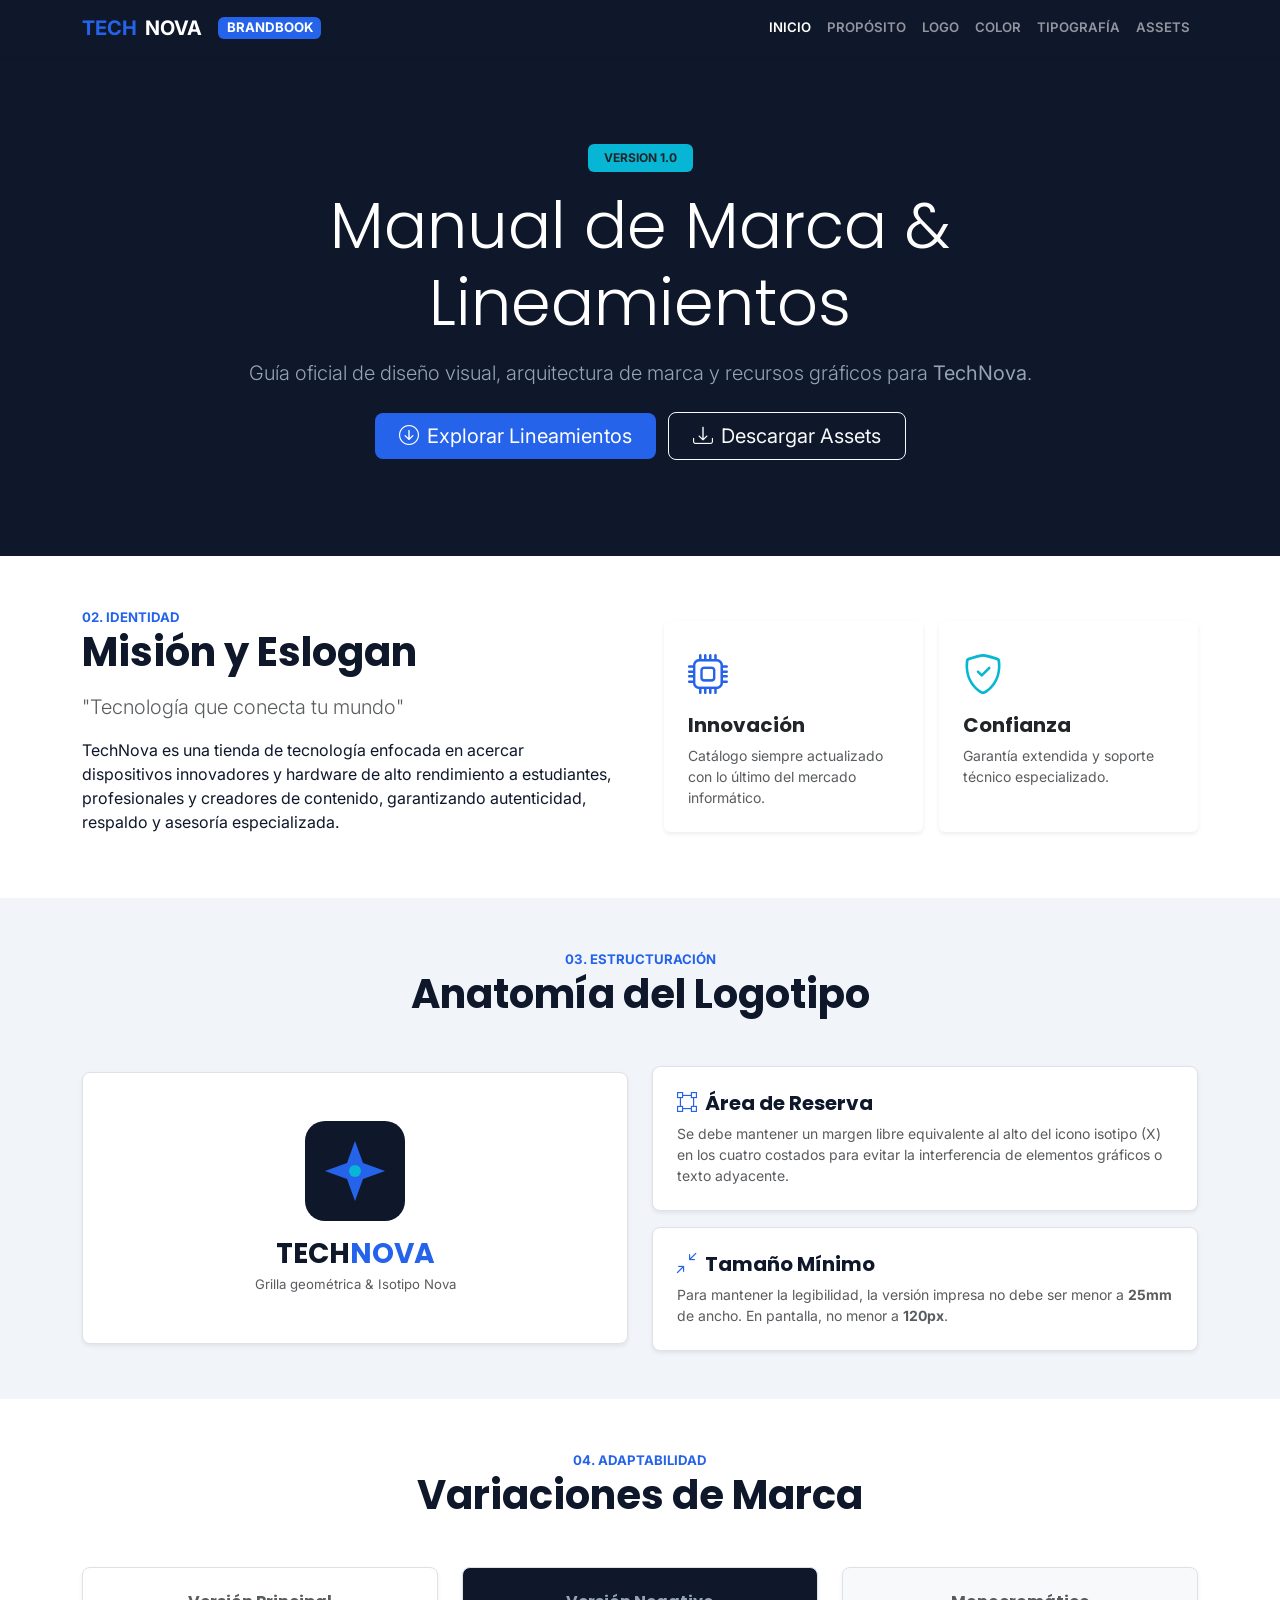
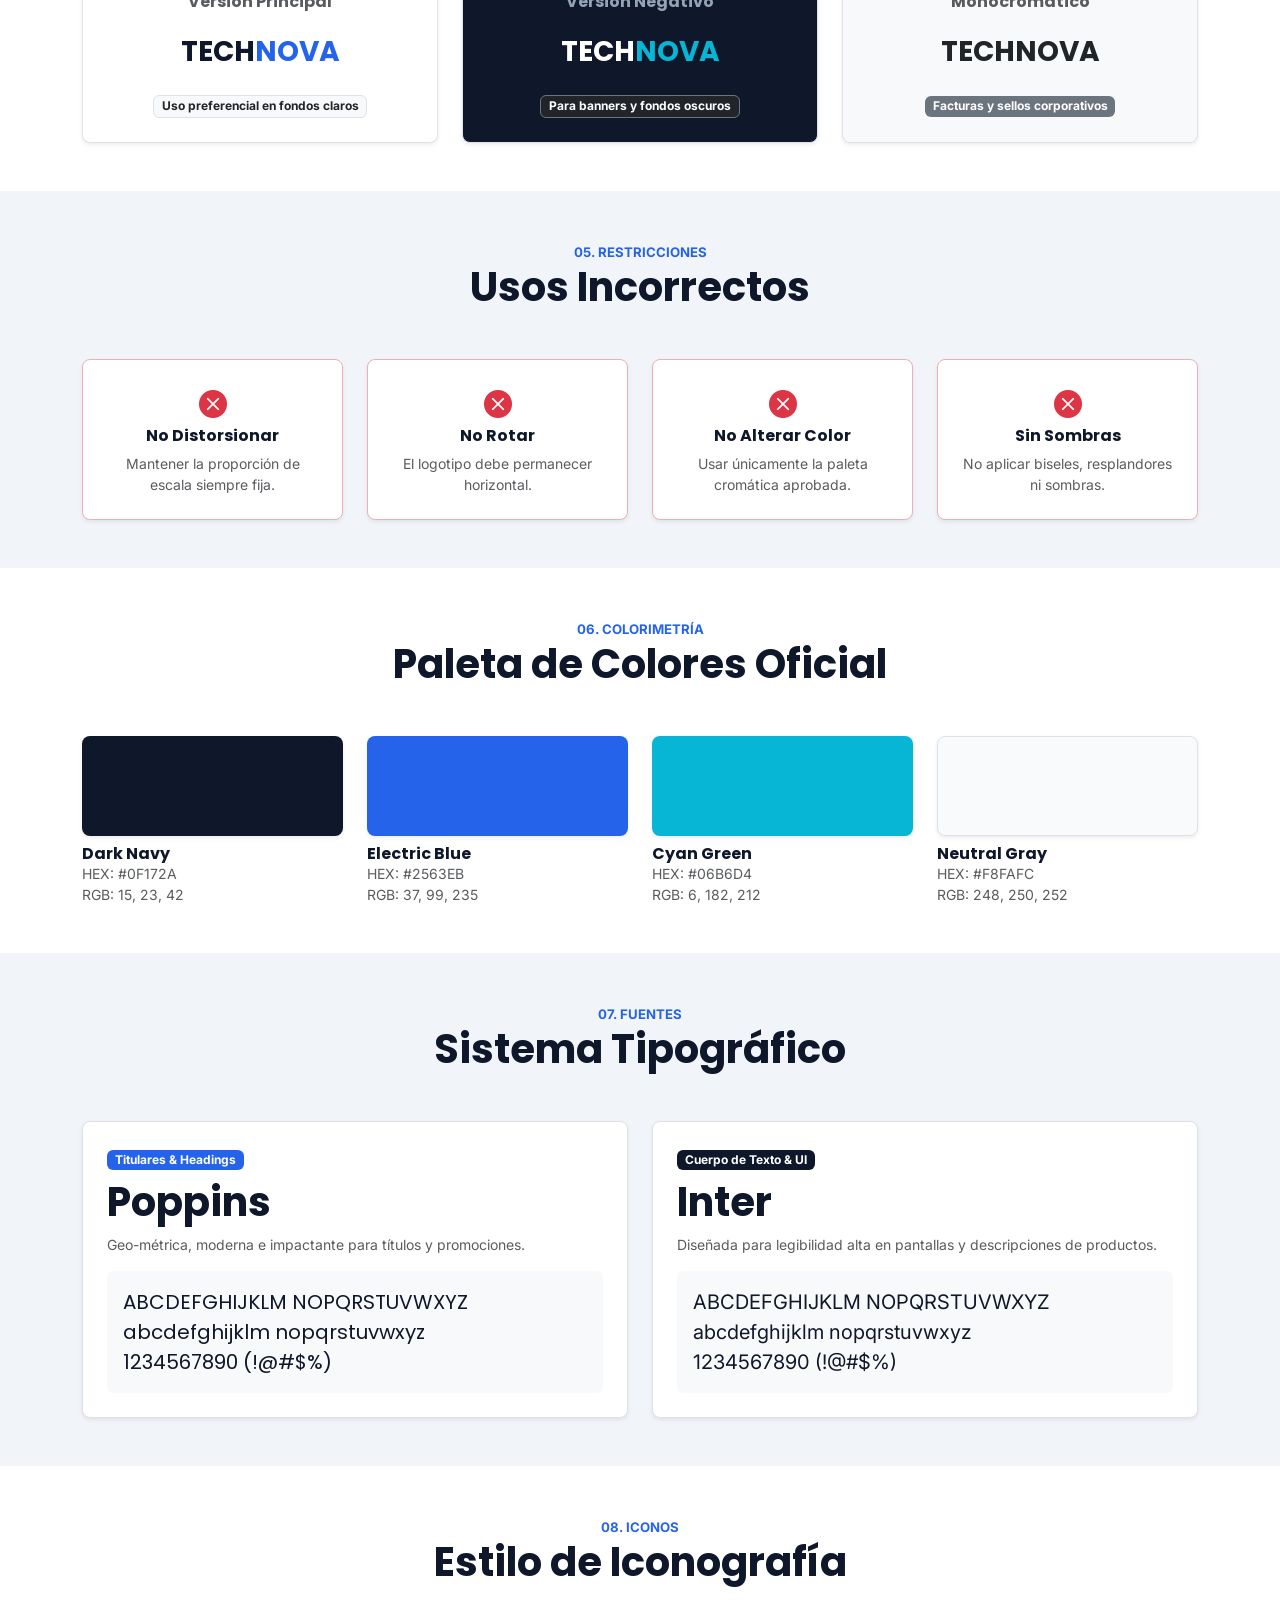
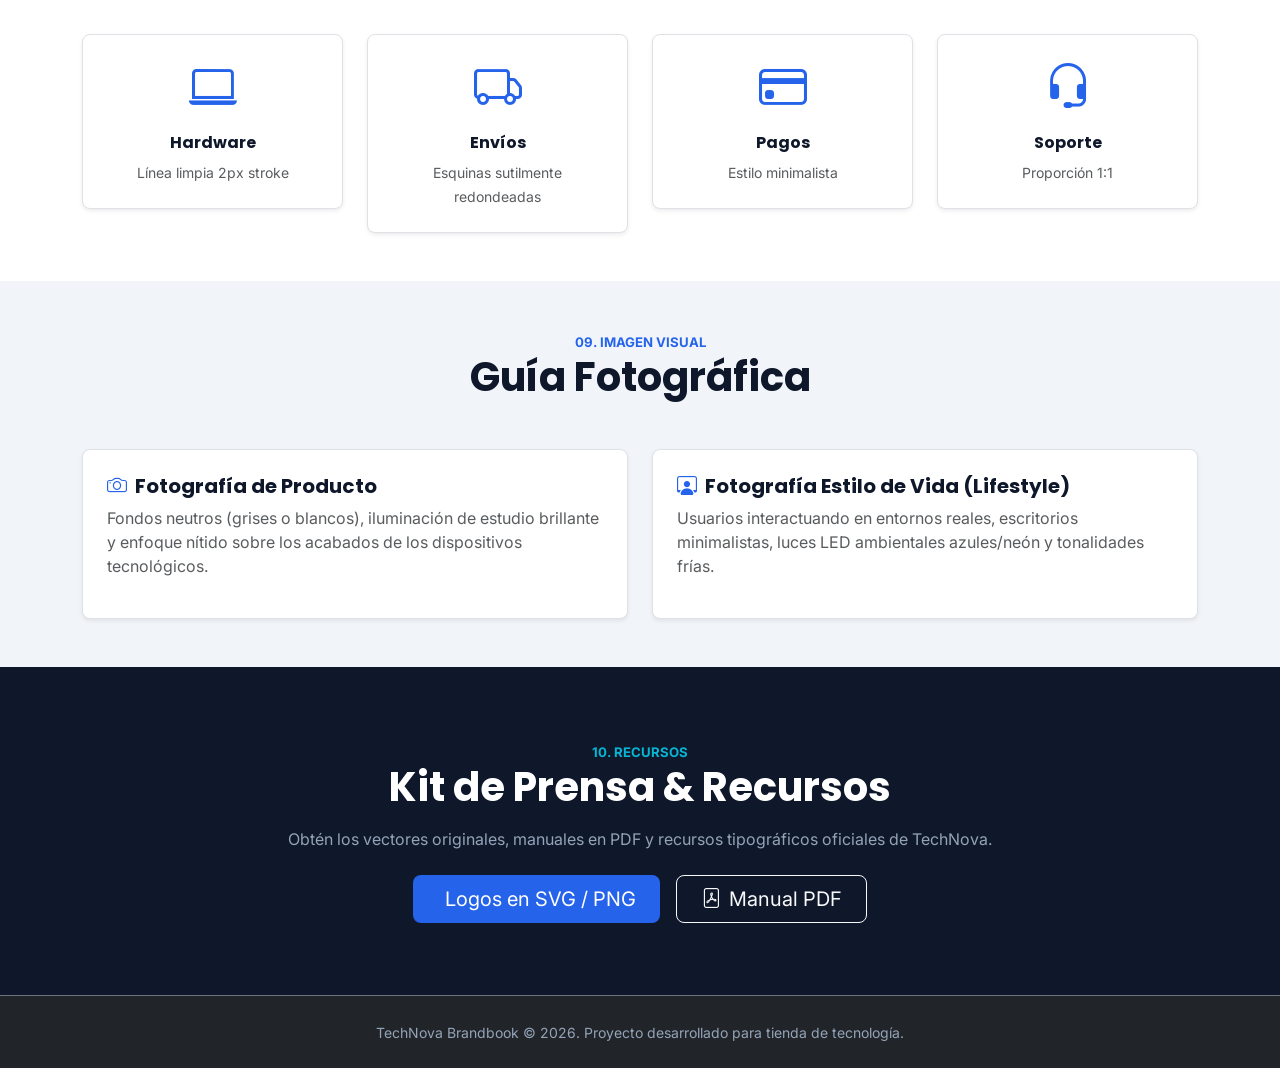
==== index.html @ 76dad5ca "Agregando archivos del Brandbook de TechNova" ====
<!DOCTYPE html>
<html lang="es">
<head>
  <meta charset="UTF-8">
  <meta name="viewport" content="width=device-width, initial-scale=1.0">
  <title>TechNova - Brand Guidelines & Manual de Marca</title>
  
  <!-- Favicon -->
  <link rel="icon" href="assets/favicon.ico" type="image/x-icon">
  
  <!-- Bootstrap 5 CSS CDN -->
  <link href="https://cdn.jsdelivr.net/npm/bootstrap@5.3.2/dist/css/bootstrap.min.css" rel="stylesheet">
  <!-- Bootstrap Icons -->
  <link rel="stylesheet" href="https://cdn.jsdelivr.net/npm/bootstrap-icons@1.11.1/font/bootstrap-icons.css">
  
  <!-- Google Fonts -->
  <link rel="preconnect" href="https://fonts.googleapis.com">
  <link rel="preconnect" href="https://fonts.gstatic.com" crossorigin>
  <link href="https://fonts.googleapis.com/css2?family=Inter:wght@300;400;500;600&family=Poppins:wght@600;700;800&display=swap" rel="stylesheet">
  
  <!-- Custom CSS -->
  <link rel="stylesheet" href="css/style.css">
</head>
<body data-bs-spy="scroll" data-bs-target="#navbar-brandbook" data-bs-offset="100">

  <!-- Navegación -->
  <nav id="navbar-brandbook" class="navbar navbar-expand-lg navbar-dark bg-navy fixed-top shadow-sm">
    <div class="container">
      <a class="navbar-brand d-flex align-items-center gap-2 fw-bold" href="#">
        <span class="text-electric">TECH</span><span class="text-white">NOVA</span>
        <span class="badge bg-electric fs-7 ms-2">BRANDBOOK</span>
      </a>
      <button class="navbar-toggler" type="button" data-bs-toggle="collapse" data-bs-target="#navbarNav">
        <span class="navbar-toggler-icon"></span>
      </button>
      <div class="collapse navbar-collapse" id="navbarNav">
        <ul class="navbar-nav ms-auto text-uppercase fs-7 fw-semibold">
          <li class="nav-item"><a class="nav-link" href="#hero">Inicio</a></li>
          <li class="nav-item"><a class="nav-link" href="#purpose">Propósito</a></li>
          <li class="nav-item"><a class="nav-link" href="#logotype">Logo</a></li>
          <li class="nav-item"><a class="nav-link" href="#colors">Color</a></li>
          <li class="nav-item"><a class="nav-link" href="#typography">Tipografía</a></li>
          <li class="nav-item"><a class="nav-link" href="#downloads">Assets</a></li>
        </ul>
      </div>
    </div>
  </nav>

  <!-- Content Padding for Fixed Nav -->
  <div class="pt-5"></div>

  <!-- 01. Hero Section -->
  <section id="hero" class="bg-navy text-white text-center py-5 position-relative overflow-hidden">
    <div class="container py-5">
      <div class="row justify-content-center">
        <div class="col-lg-9">
          <span class="badge bg-cyan text-dark fw-bold px-3 py-2 mb-3">VERSION 1.0</span>
          <h1 class="display-3 fw-extrabold mb-3">Manual de Marca & Lineamientos</h1>
          <p class="lead text-slate mb-4">Guía oficial de diseño visual, arquitectura de marca y recursos gráficos para <strong>TechNova</strong>.</p>
          <a href="#purpose" class="btn btn-electric btn-lg px-4 me-2"><i class="bi bi-arrow-down-circle me-2"></i>Explorar Lineamientos</a>
          <a href="#downloads" class="btn btn-outline-light btn-lg px-4"><i class="bi bi-download me-2"></i>Descargar Assets</a>
        </div>
      </div>
    </div>
  </section>

  <!-- 02. Propósito y Valores -->
  <section id="purpose" class="py-5 container">
    <div class="row align-items-center g-5">
      <div class="col-lg-6">
        <span class="text-electric fw-bold text-uppercase fs-7">02. Identidad</span>
        <h2 class="display-6 fw-bold mb-3">Misión y Eslogan</h2>
        <p class="text-muted lead">"Tecnología que conecta tu mundo"</p>
        <p>TechNova es una tienda de tecnología enfocada en acercar dispositivos innovadores y hardware de alto rendimiento a estudiantes, profesionales y creadores de contenido, garantizando autenticidad, respaldo y asesoría especializada.</p>
      </div>
      <div class="col-lg-6">
        <div class="row g-3">
          <div class="col-6">
            <div class="card card-custom p-4 border-0 bg-white shadow-sm h-100">
              <i class="bi bi-cpu fs-1 text-electric mb-2"></i>
              <h5 class="fw-bold">Innovación</h5>
              <p class="small text-muted mb-0">Catálogo siempre actualizado con lo último del mercado informático.</p>
            </div>
          </div>
          <div class="col-6">
            <div class="card card-custom p-4 border-0 bg-white shadow-sm h-100">
              <i class="bi bi-shield-check fs-1 text-cyan mb-2"></i>
              <h5 class="fw-bold">Confianza</h5>
              <p class="small text-muted mb-0">Garantía extendida y soporte técnico especializado.</p>
            </div>
          </div>
        </div>
      </div>
    </div>
  </section>

  <!-- 03. Logotipo y Construcción -->
  <section id="logotype" class="py-5 bg-light-section">
    <div class="container">
      <div class="text-center mb-5">
        <span class="text-electric fw-bold text-uppercase fs-7">03. Estructuración</span>
        <h2 class="display-6 fw-bold">Anatomía del Logotipo</h2>
      </div>
      <div class="row g-4 align-items-center">
        <div class="col-lg-6">
          <div class="p-5 bg-white rounded-3 shadow-sm text-center border">
            <!-- Icono SVG embebido -->
            <svg width="100" height="100" viewBox="0 0 100 100" fill="none" class="mb-3">
              <rect width="100" height="100" rx="20" fill="#0F172A"/>
              <path d="M50 20L58 42L80 50L58 58L50 80L42 58L20 50L42 42L50 20Z" fill="#2563EB"/>
              <circle cx="50" cy="50" r="6" fill="#06B6D4"/>
            </svg>
            <h3 class="fw-bold text-navy mb-0">TECH<span class="text-electric">NOVA</span></h3>
            <span class="text-muted fs-7">Grilla geométrica & Isotipo Nova</span>
          </div>
        </div>
        <div class="col-lg-6">
          <div class="p-4 bg-white rounded-3 border shadow-sm mb-3">
            <h5 class="fw-bold"><i class="bi bi-bounding-box me-2 text-electric"></i>Área de Reserva</h5>
            <p class="small text-muted mb-0">Se debe mantener un margen libre equivalente al alto del icono isotipo (X) en los cuatro costados para evitar la interferencia de elementos gráficos o texto adyacente.</p>
          </div>
          <div class="p-4 bg-white rounded-3 border shadow-sm">
            <h5 class="fw-bold"><i class="bi bi-arrows-angle-contract me-2 text-electric"></i>Tamaño Mínimo</h5>
            <p class="small text-muted mb-0">Para mantener la legibilidad, la versión impresa no debe ser menor a <strong>25mm</strong> de ancho. En pantalla, no menor a <strong>120px</strong>.</p>
          </div>
        </div>
      </div>
    </div>
  </section>

  <!-- 04. Variaciones del Logo -->
  <section id="variations" class="py-5 container">
    <div class="text-center mb-5">
      <span class="text-electric fw-bold text-uppercase fs-7">04. Adaptabilidad</span>
      <h2 class="display-6 fw-bold">Variaciones de Marca</h2>
    </div>
    <div class="row g-4 text-center">
      <div class="col-md-4">
        <div class="p-4 border rounded-3 bg-white shadow-sm h-100">
          <h6 class="fw-bold text-muted mb-4">Versión Principal</h6>
          <h3 class="fw-bold text-navy my-4">TECH<span class="text-electric">NOVA</span></h3>
          <span class="badge bg-light text-dark border">Uso preferencial en fondos claros</span>
        </div>
      </div>
      <div class="col-md-4">
        <div class="p-4 border rounded-3 bg-navy text-white shadow-sm h-100">
          <h6 class="fw-bold text-slate mb-4">Versión Negativo</h6>
          <h3 class="fw-bold text-white my-4">TECH<span class="text-cyan">NOVA</span></h3>
          <span class="badge bg-dark text-white border border-secondary">Para banners y fondos oscuros</span>
        </div>
      </div>
      <div class="col-md-4">
        <div class="p-4 border rounded-3 bg-light shadow-sm h-100">
          <h6 class="fw-bold text-muted mb-4">Monocromático</h6>
          <h3 class="fw-bold text-dark my-4">TECHNOVA</h3>
          <span class="badge bg-secondary text-white">Facturas y sellos corporativos</span>
        </div>
      </div>
    </div>
  </section>

  <!-- 05. Usos Incorrectos -->
  <section id="incorrect-uses" class="py-5 bg-light-section">
    <div class="container">
      <div class="text-center mb-5">
        <span class="text-electric fw-bold text-uppercase fs-7">05. Restricciones</span>
        <h2 class="display-6 fw-bold">Usos Incorrectos</h2>
      </div>
      <div class="row g-4">
        <div class="col-md-3 col-6">
          <div class="p-4 border border-danger-subtle rounded-3 bg-white text-center shadow-sm">
            <i class="bi bi-x-circle-fill text-danger fs-3 mb-2"></i>
            <h6 class="fw-bold">No Distorsionar</h6>
            <small class="text-muted d-block">Mantener la proporción de escala siempre fija.</small>
          </div>
        </div>
        <div class="col-md-3 col-6">
          <div class="p-4 border border-danger-subtle rounded-3 bg-white text-center shadow-sm">
            <i class="bi bi-x-circle-fill text-danger fs-3 mb-2"></i>
            <h6 class="fw-bold">No Rotar</h6>
            <small class="text-muted d-block">El logotipo debe permanecer horizontal.</small>
          </div>
        </div>
        <div class="col-md-3 col-6">
          <div class="p-4 border border-danger-subtle rounded-3 bg-white text-center shadow-sm">
            <i class="bi bi-x-circle-fill text-danger fs-3 mb-2"></i>
            <h6 class="fw-bold">No Alterar Color</h6>
            <small class="text-muted d-block">Usar únicamente la paleta cromática aprobada.</small>
          </div>
        </div>
        <div class="col-md-3 col-6">
          <div class="p-4 border border-danger-subtle rounded-3 bg-white text-center shadow-sm">
            <i class="bi bi-x-circle-fill text-danger fs-3 mb-2"></i>
            <h6 class="fw-bold">Sin Sombras</h6>
            <small class="text-muted d-block">No aplicar biseles, resplandores ni sombras.</small>
          </div>
        </div>
      </div>
    </div>
  </section>

  <!-- 06. Paleta de Colores -->
  <section id="colors" class="py-5 container">
    <div class="text-center mb-5">
      <span class="text-electric fw-bold text-uppercase fs-7">06. Colorimetría</span>
      <h2 class="display-6 fw-bold">Paleta de Colores Oficial</h2>
    </div>
    <div class="row g-4">
      <div class="col-md-3 col-6">
        <div class="color-box bg-navy rounded-3 shadow-sm mb-2"></div>
        <h6 class="fw-bold mb-0">Dark Navy</h6>
        <p class="small text-muted mb-0">HEX: #0F172A<br>RGB: 15, 23, 42</p>
      </div>
      <div class="col-md-3 col-6">
        <div class="color-box bg-electric rounded-3 shadow-sm mb-2"></div>
        <h6 class="fw-bold mb-0">Electric Blue</h6>
        <p class="small text-muted mb-0">HEX: #2563EB<br>RGB: 37, 99, 235</p>
      </div>
      <div class="col-md-3 col-6">
        <div class="color-box bg-cyan rounded-3 shadow-sm mb-2"></div>
        <h6 class="fw-bold mb-0">Cyan Green</h6>
        <p class="small text-muted mb-0">HEX: #06B6D4<br>RGB: 6, 182, 212</p>
      </div>
      <div class="col-md-3 col-6">
        <div class="color-box bg-neutral border rounded-3 shadow-sm mb-2"></div>
        <h6 class="fw-bold mb-0">Neutral Gray</h6>
        <p class="small text-muted mb-0">HEX: #F8FAFC<br>RGB: 248, 250, 252</p>
      </div>
    </div>
  </section>

  <!-- 07. Tipografía -->
  <section id="typography" class="py-5 bg-light-section">
    <div class="container">
      <div class="text-center mb-5">
        <span class="text-electric fw-bold text-uppercase fs-7">07. Fuentes</span>
        <h2 class="display-6 fw-bold">Sistema Tipográfico</h2>
      </div>
      <div class="row g-4">
        <div class="col-md-6">
          <div class="p-4 bg-white border rounded-3 shadow-sm h-100">
            <span class="badge bg-electric mb-2">Titulares & Headings</span>
            <h3 class="font-heading fw-bold display-6">Poppins</h3>
            <p class="text-muted small">Geo-métrica, moderna e impactante para títulos y promociones.</p>
            <div class="p-3 bg-light rounded font-heading fs-5">
              ABCDEFGHIJKLM NOPQRSTUVWXYZ<br>
              abcdefghijklm nopqrstuvwxyz<br>
              1234567890 (!@#$%)
            </div>
          </div>
        </div>
        <div class="col-md-6">
          <div class="p-4 bg-white border rounded-3 shadow-sm h-100">
            <span class="badge bg-navy mb-2">Cuerpo de Texto & UI</span>
            <h3 class="fw-bold display-6">Inter</h3>
            <p class="text-muted small">Diseñada para legibilidad alta en pantallas y descripciones de productos.</p>
            <div class="p-3 bg-light rounded fs-5">
              ABCDEFGHIJKLM NOPQRSTUVWXYZ<br>
              abcdefghijklm nopqrstuvwxyz<br>
              1234567890 (!@#$%)
            </div>
          </div>
        </div>
      </div>
    </div>
  </section>

  <!-- 08. Iconografía -->
  <section id="iconography" class="py-5 container">
    <div class="text-center mb-5">
      <span class="text-electric fw-bold text-uppercase fs-7">08. Iconos</span>
      <h2 class="display-6 fw-bold">Estilo de Iconografía</h2>
    </div>
    <div class="row g-4 text-center">
      <div class="col-md-3 col-6">
        <div class="p-4 border rounded-3 bg-white shadow-sm">
          <i class="bi bi-laptop text-electric display-5"></i>
          <h6 class="fw-bold mt-3">Hardware</h6>
          <small class="text-muted">Línea limpia 2px stroke</small>
        </div>
      </div>
      <div class="col-md-3 col-6">
        <div class="p-4 border rounded-3 bg-white shadow-sm">
          <i class="bi bi-truck text-electric display-5"></i>
          <h6 class="fw-bold mt-3">Envíos</h6>
          <small class="text-muted">Esquinas sutilmente redondeadas</small>
        </div>
      </div>
      <div class="col-md-3 col-6">
        <div class="p-4 border rounded-3 bg-white shadow-sm">
          <i class="bi bi-credit-card text-electric display-5"></i>
          <h6 class="fw-bold mt-3">Pagos</h6>
          <small class="text-muted">Estilo minimalista</small>
        </div>
      </div>
      <div class="col-md-3 col-6">
        <div class="p-4 border rounded-3 bg-white shadow-sm">
          <i class="bi bi-headset text-electric display-5"></i>
          <h6 class="fw-bold mt-3">Soporte</h6>
          <small class="text-muted">Proporción 1:1</small>
        </div>
      </div>
    </div>
  </section>

  <!-- 09. Fotografía -->
  <section id="photography" class="py-5 bg-light-section">
    <div class="container">
      <div class="text-center mb-5">
        <span class="text-electric fw-bold text-uppercase fs-7">09. Imagen Visual</span>
        <h2 class="display-6 fw-bold">Guía Fotográfica</h2>
      </div>
      <div class="row g-4">
        <div class="col-md-6">
          <div class="p-4 bg-white border rounded-3 shadow-sm h-100">
            <h5 class="fw-bold"><i class="bi bi-camera me-2 text-electric"></i>Fotografía de Producto</h5>
            <p class="text-muted">Fondos neutros (grises o blancos), iluminación de estudio brillante y enfoque nítido sobre los acabados de los dispositivos tecnológicos.</p>
          </div>
        </div>
        <div class="col-md-6">
          <div class="p-4 bg-white border rounded-3 shadow-sm h-100">
            <h5 class="fw-bold"><i class="bi bi-person-workspace me-2 text-electric"></i>Fotografía Estilo de Vida (Lifestyle)</h5>
            <p class="text-muted">Usuarios interactuando en entornos reales, escritorios minimalistas, luces LED ambientales azules/neón y tonalidades frías.</p>
          </div>
        </div>
      </div>
    </div>
  </section>

  <!-- 10. Descargas -->
  <section id="downloads" class="py-5 bg-navy text-white text-center">
    <div class="container py-4">
      <span class="text-cyan fw-bold text-uppercase fs-7">10. Recursos</span>
      <h2 class="display-6 fw-bold mb-3">Kit de Prensa & Recursos</h2>
      <p class="text-slate mb-4">Obtén los vectores originales, manuales en PDF y recursos tipográficos oficiales de TechNova.</p>
      <div class="d-flex justify-content-center gap-3 flex-wrap">
        <button class="btn btn-electric btn-lg px-4" onclick="alert('Iniciando descarga de vectores...')"><i class="bi bi-file-type-svg me-2"></i>Logos en SVG / PNG</button>
        <button class="btn btn-outline-light btn-lg px-4" onclick="alert('Descargando Brandbook PDF...')"><i class="bi bi-file-pdf me-2"></i>Manual PDF</button>
      </div>
    </div>
  </section>

  <footer class="bg-dark text-slate text-center py-4 border-top border-secondary">
    <div class="container">
      <small>TechNova Brandbook © 2026. Proyecto desarrollado para tienda de tecnología.</small>
    </div>
  </footer>

  <!-- Bootstrap JS -->
  <script src="https://cdn.jsdelivr.net/npm/bootstrap@5.3.2/dist/js/bootstrap.bundle.min.js"></script>
  <!-- Custom JS -->
  <script src="js/main.js"></script>
</body>
</html>
---- css/style.css ----
/* Variables de la Marca */
:root {
  --bg-navy: #0F172A;
  --color-electric: #2563EB;
  --color-cyan: #06B6D4;
  --color-neutral: #F8FAFC;
  --text-slate: #94A3B8;
}

body {
  font-family: 'Inter', sans-serif;
  color: #0F172A;
  background-color: #FFFFFF;
}

h1, h2, h3, h4, h5, h6, .font-heading {
  font-family: 'Poppins', sans-serif;
}

/* Colores de Fondo y Texto Personalizados */
.bg-navy { background-color: var(--bg-navy) !important; }
.bg-electric { background-color: var(--color-electric) !important; }
.bg-cyan { background-color: var(--color-cyan) !important; }
.bg-neutral { background-color: var(--color-neutral) !important; }
.bg-light-section { background-color: #F1F5F9; }

.text-navy { color: var(--bg-navy) !important; }
.text-electric { color: var(--color-electric) !important; }
.text-cyan { color: var(--color-cyan) !important; }
.text-slate { color: var(--text-slate) !important; }

.fs-7 { font-size: 0.825rem; }

/* Botones */
.btn-electric {
  background-color: var(--color-electric);
  color: #ffffff;
  border: none;
}
.btn-electric:hover {
  background-color: #1d4ed8;
  color: #ffffff;
}

/* Cajas de Colores y Tarjetas */
.color-box {
  height: 100px;
}

.card-custom {
  transition: transform 0.2s ease-in-out;
}
.card-custom:hover {
  transform: translateY(-5px);
}
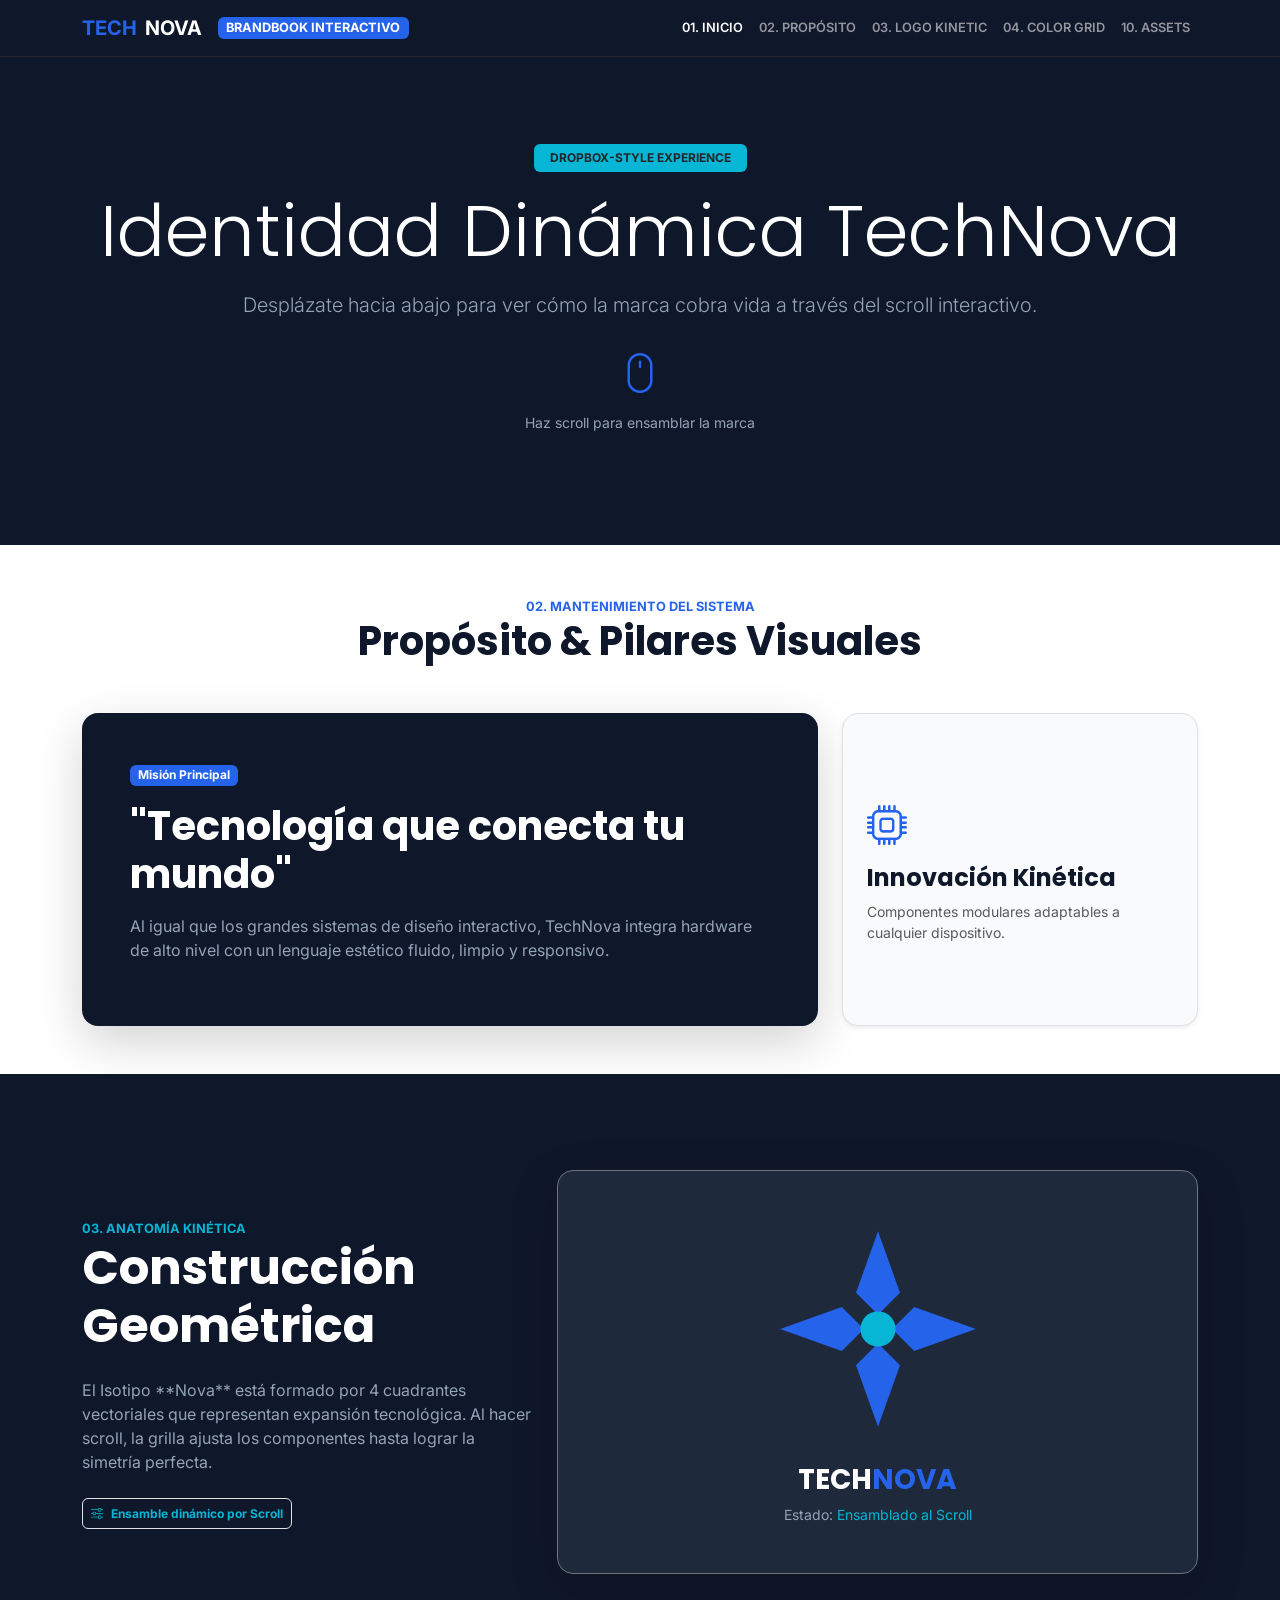
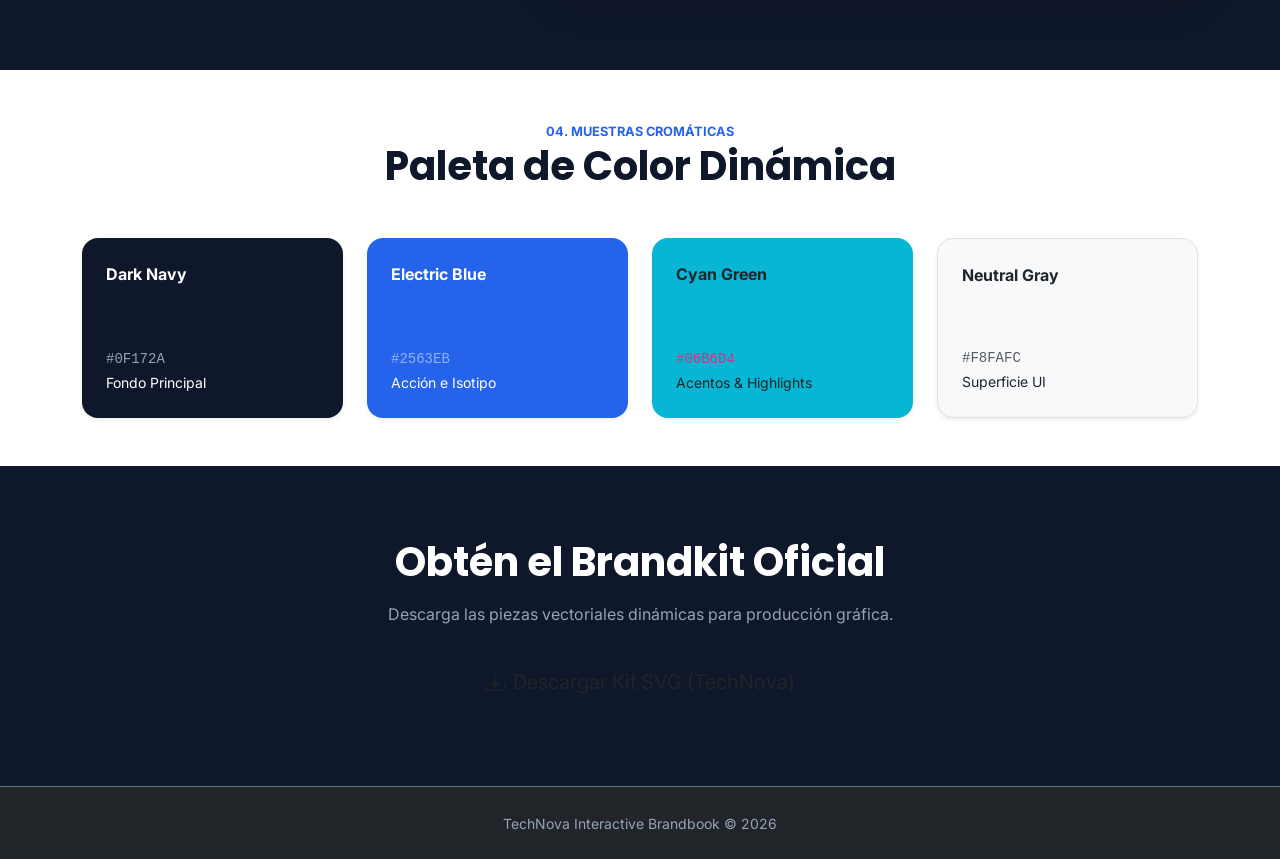
==== commit e88d85a4: "Implementacion de scroll interactivo y ensamble de logo estilo Dropbox" ====
--- a/index.html
+++ b/index.html
@@ -3,352 +3,187 @@
 <head>
   <meta charset="UTF-8">
   <meta name="viewport" content="width=device-width, initial-scale=1.0">
-  <title>TechNova - Brand Guidelines & Manual de Marca</title>
-  
-  <!-- Favicon -->
-  <link rel="icon" href="assets/favicon.ico" type="image/x-icon">
-  
+  <title>TechNova - Dynamic Brand Guidelines</title>
+
   <!-- Bootstrap 5 CSS CDN -->
   <link href="https://cdn.jsdelivr.net/npm/bootstrap@5.3.2/dist/css/bootstrap.min.css" rel="stylesheet">
-  <!-- Bootstrap Icons -->
   <link rel="stylesheet" href="https://cdn.jsdelivr.net/npm/bootstrap-icons@1.11.1/font/bootstrap-icons.css">
   
   <!-- Google Fonts -->
   <link rel="preconnect" href="https://fonts.googleapis.com">
   <link rel="preconnect" href="https://fonts.gstatic.com" crossorigin>
-  <link href="https://fonts.googleapis.com/css2?family=Inter:wght@300;400;500;600&family=Poppins:wght@600;700;800&display=swap" rel="stylesheet">
+  <link href="https://fonts.googleapis.com/css2?family=Inter:wght@300;400;600&family=Poppins:wght@600;700;800&display=swap" rel="stylesheet">
   
   <!-- Custom CSS -->
   <link rel="stylesheet" href="css/style.css">
 </head>
-<body data-bs-spy="scroll" data-bs-target="#navbar-brandbook" data-bs-offset="100">
+<body>
 
-  <!-- Navegación -->
-  <nav id="navbar-brandbook" class="navbar navbar-expand-lg navbar-dark bg-navy fixed-top shadow-sm">
+  <!-- Barra de Progreso de Scroll Superior -->
+  <div id="scroll-progress" class="bg-cyan"></div>
+
+  <!-- Navegación Sticky Interactiva -->
+  <nav class="navbar navbar-expand-lg navbar-dark bg-navy fixed-top border-bottom border-dark">
     <div class="container">
       <a class="navbar-brand d-flex align-items-center gap-2 fw-bold" href="#">
         <span class="text-electric">TECH</span><span class="text-white">NOVA</span>
-        <span class="badge bg-electric fs-7 ms-2">BRANDBOOK</span>
+        <span class="badge bg-electric fs-7 ms-2">BRANDBOOK INTERACTIVO</span>
       </a>
       <button class="navbar-toggler" type="button" data-bs-toggle="collapse" data-bs-target="#navbarNav">
         <span class="navbar-toggler-icon"></span>
       </button>
       <div class="collapse navbar-collapse" id="navbarNav">
         <ul class="navbar-nav ms-auto text-uppercase fs-7 fw-semibold">
-          <li class="nav-item"><a class="nav-link" href="#hero">Inicio</a></li>
-          <li class="nav-item"><a class="nav-link" href="#purpose">Propósito</a></li>
-          <li class="nav-item"><a class="nav-link" href="#logotype">Logo</a></li>
-          <li class="nav-item"><a class="nav-link" href="#colors">Color</a></li>
-          <li class="nav-item"><a class="nav-link" href="#typography">Tipografía</a></li>
-          <li class="nav-item"><a class="nav-link" href="#downloads">Assets</a></li>
+          <li class="nav-item"><a class="nav-link active" href="#hero">01. Inicio</a></li>
+          <li class="nav-item"><a class="nav-link" href="#purpose">02. Propósito</a></li>
+          <li class="nav-item"><a class="nav-link" href="#logo-interactive">03. Logo Kinetic</a></li>
+          <li class="nav-item"><a class="nav-link" href="#colors">04. Color Grid</a></li>
+          <li class="nav-item"><a class="nav-link" href="#downloads">10. Assets</a></li>
         </ul>
       </div>
     </div>
   </nav>
 
-  <!-- Content Padding for Fixed Nav -->
   <div class="pt-5"></div>
 
-  <!-- 01. Hero Section -->
-  <section id="hero" class="bg-navy text-white text-center py-5 position-relative overflow-hidden">
-    <div class="container py-5">
-      <div class="row justify-content-center">
-        <div class="col-lg-9">
-          <span class="badge bg-cyan text-dark fw-bold px-3 py-2 mb-3">VERSION 1.0</span>
-          <h1 class="display-3 fw-extrabold mb-3">Manual de Marca & Lineamientos</h1>
-          <p class="lead text-slate mb-4">Guía oficial de diseño visual, arquitectura de marca y recursos gráficos para <strong>TechNova</strong>.</p>
-          <a href="#purpose" class="btn btn-electric btn-lg px-4 me-2"><i class="bi bi-arrow-down-circle me-2"></i>Explorar Lineamientos</a>
-          <a href="#downloads" class="btn btn-outline-light btn-lg px-4"><i class="bi bi-download me-2"></i>Descargar Assets</a>
+  <!-- 01. Hero Section con Efecto Parallax -->
+  <section id="hero" class="hero-parallax bg-navy text-white text-center py-5 position-relative">
+    <div class="container py-5 hero-content">
+      <span class="badge bg-cyan text-dark fw-bold px-3 py-2 mb-3 reveal-item">DROPBOX-STYLE EXPERIENCE</span>
+      <h1 class="display-2 fw-extrabold mb-3 reveal-item">Identidad Dinámica TechNova</h1>
+      <p class="lead text-slate mb-4 reveal-item">Desplázate hacia abajo para ver cómo la marca cobra vida a través del scroll interactivo.</p>
+      <div class="scroll-indicator mt-4 reveal-item">
+        <i class="bi bi-mouse text-electric fs-1 animated-bounce"></i>
+        <p class="small text-slate mt-2">Haz scroll para ensamblar la marca</p>
+      </div>
+    </div>
+  </section>
+
+  <!-- 02. Propósito con Tarjetas Bento Grid -->
+  <section id="purpose" class="py-5 container">
+    <div class="text-center mb-5 reveal-item">
+      <span class="text-electric fw-bold text-uppercase fs-7">02. Mantenimiento del Sistema</span>
+      <h2 class="display-6 fw-bold">Propósito & Pilares Visuales</h2>
+    </div>
+    
+    <div class="row g-4 bento-grid">
+      <div class="col-lg-8 reveal-item">
+        <div class="p-5 bg-navy text-white rounded-4 shadow-lg h-100 bento-card">
+          <span class="badge bg-electric mb-3">Misión Principal</span>
+          <h3 class="display-6 fw-bold mb-3">"Tecnología que conecta tu mundo"</h3>
+          <p class="text-slate">Al igual que los grandes sistemas de diseño interactivo, TechNova integra hardware de alto nivel con un lenguaje estético fluido, limpio y responsivo.</p>
+        </div>
+      </div>
+      <div class="col-lg-4 reveal-item">
+        <div class="p-4 bg-light-section border rounded-4 shadow-sm h-100 bento-card d-flex flex-column justify-content-center">
+          <i class="bi bi-cpu fs-1 text-electric mb-2"></i>
+          <h4 class="fw-bold">Innovación Kinética</h4>
+          <p class="small text-muted mb-0">Componentes modulares adaptables a cualquier dispositivo.</p>
         </div>
       </div>
     </div>
   </section>
 
-  <!-- 02. Propósito y Valores -->
-  <section id="purpose" class="py-5 container">
-    <div class="row align-items-center g-5">
-      <div class="col-lg-6">
-        <span class="text-electric fw-bold text-uppercase fs-7">02. Identidad</span>
-        <h2 class="display-6 fw-bold mb-3">Misión y Eslogan</h2>
-        <p class="text-muted lead">"Tecnología que conecta tu mundo"</p>
-        <p>TechNova es una tienda de tecnología enfocada en acercar dispositivos innovadores y hardware de alto rendimiento a estudiantes, profesionales y creadores de contenido, garantizando autenticidad, respaldo y asesoría especializada.</p>
-      </div>
-      <div class="col-lg-6">
-        <div class="row g-3">
-          <div class="col-6">
-            <div class="card card-custom p-4 border-0 bg-white shadow-sm h-100">
-              <i class="bi bi-cpu fs-1 text-electric mb-2"></i>
-              <h5 class="fw-bold">Innovación</h5>
-              <p class="small text-muted mb-0">Catálogo siempre actualizado con lo último del mercado informático.</p>
-            </div>
+  <!-- 03. SECCIÓN CLAVE: Ensamble de Logo por Scroll (Estilo Dropbox) -->
+  <section id="logo-interactive" class="py-5 bg-navy text-white position-relative overflow-hidden">
+    <div class="container py-5">
+      <div class="row align-items-center">
+        <div class="col-lg-5 reveal-item">
+          <span class="text-cyan fw-bold text-uppercase fs-7">03. Anatomía Kinética</span>
+          <h2 class="display-5 fw-bold mb-4">Construcción Geométrica</h2>
+          <p class="text-slate">El Isotipo **Nova** está formado por 4 cuadrantes vectoriales que representan expansión tecnológica. Al hacer scroll, la grilla ajusta los componentes hasta lograr la simetría perfecta.</p>
+          <div class="mt-4">
+            <span class="badge border border-cyan text-cyan p-2"><i class="bi bi-sliders me-2"></i>Ensamble dinámico por Scroll</span>
           </div>
-          <div class="col-6">
-            <div class="card card-custom p-4 border-0 bg-white shadow-sm h-100">
-              <i class="bi bi-shield-check fs-1 text-cyan mb-2"></i>
-              <h5 class="fw-bold">Confianza</h5>
-              <p class="small text-muted mb-0">Garantía extendida y soporte técnico especializado.</p>
-            </div>
+        </div>
+
+        <div class="col-lg-7 text-center position-relative mt-5 mt-lg-0">
+          <!-- Contenedor del Logo SVG Interactivo -->
+          <div id="logo-assembly-container" class="p-5 rounded-4 bg-dark-card border border-secondary shadow-lg">
+            <svg id="tech-nova-svg" width="220" height="220" viewBox="0 0 100 100" fill="none">
+              <!-- Pieza Norte (Sube/Baja con Scroll) -->
+              <path id="svg-piece-top" d="M50 10 L60 38 L50 48 L40 38 Z" fill="#2563EB"/>
+              <!-- Pieza Sur -->
+              <path id="svg-piece-bottom" d="M50 90 L60 62 L50 52 L40 62 Z" fill="#2563EB"/>
+              <!-- Pieza Este -->
+              <path id="svg-piece-right" d="M90 50 L62 60 L52 50 L62 40 Z" fill="#2563EB"/>
+              <!-- Pieza Oeste -->
+              <path id="svg-piece-left" d="M10 50 L38 60 L48 50 L38 40 Z" fill="#2563EB"/>
+              <!-- Núcleo Cyan Central -->
+              <circle id="svg-piece-center" cx="50" cy="50" r="8" fill="#06B6D4"/>
+            </svg>
+            <h3 class="fw-bold mt-4 tracking-widest text-white">TECH<span class="text-electric">NOVA</span></h3>
+            <p id="assembly-status" class="small text-slate mb-0">Estado: <span class="text-cyan">Ensamblado al Scroll</span></p>
           </div>
         </div>
       </div>
     </div>
   </section>
 
-  <!-- 03. Logotipo y Construcción -->
-  <section id="logotype" class="py-5 bg-light-section">
-    <div class="container">
-      <div class="text-center mb-5">
-        <span class="text-electric fw-bold text-uppercase fs-7">03. Estructuración</span>
-        <h2 class="display-6 fw-bold">Anatomía del Logotipo</h2>
-      </div>
-      <div class="row g-4 align-items-center">
-        <div class="col-lg-6">
-          <div class="p-5 bg-white rounded-3 shadow-sm text-center border">
-            <!-- Icono SVG embebido -->
-            <svg width="100" height="100" viewBox="0 0 100 100" fill="none" class="mb-3">
-              <rect width="100" height="100" rx="20" fill="#0F172A"/>
-              <path d="M50 20L58 42L80 50L58 58L50 80L42 58L20 50L42 42L50 20Z" fill="#2563EB"/>
-              <circle cx="50" cy="50" r="6" fill="#06B6D4"/>
-            </svg>
-            <h3 class="fw-bold text-navy mb-0">TECH<span class="text-electric">NOVA</span></h3>
-            <span class="text-muted fs-7">Grilla geométrica & Isotipo Nova</span>
+  <!-- 04. Paleta de Colores Interactiva -->
+  <section id="colors" class="py-5 container">
+    <div class="text-center mb-5 reveal-item">
+      <span class="text-electric fw-bold text-uppercase fs-7">04. Muestras Cromáticas</span>
+      <h2 class="display-6 fw-bold">Paleta de Color Dinámica</h2>
+    </div>
+    <div class="row g-4">
+      <div class="col-md-3 col-6 reveal-item">
+        <div class="color-tile bg-navy rounded-4 p-4 text-white shadow-sm d-flex flex-column justify-content-between">
+          <span class="fw-bold">Dark Navy</span>
+          <div>
+            <code class="text-slate d-block">#0F172A</code>
+            <small>Fondo Principal</small>
           </div>
         </div>
-        <div class="col-lg-6">
-          <div class="p-4 bg-white rounded-3 border shadow-sm mb-3">
-            <h5 class="fw-bold"><i class="bi bi-bounding-box me-2 text-electric"></i>Área de Reserva</h5>
-            <p class="small text-muted mb-0">Se debe mantener un margen libre equivalente al alto del icono isotipo (X) en los cuatro costados para evitar la interferencia de elementos gráficos o texto adyacente.</p>
+      </div>
+      <div class="col-md-3 col-6 reveal-item">
+        <div class="color-tile bg-electric rounded-4 p-4 text-white shadow-sm d-flex flex-column justify-content-between">
+          <span class="fw-bold">Electric Blue</span>
+          <div>
+            <code class="text-white-50 d-block">#2563EB</code>
+            <small>Acción e Isotipo</small>
           </div>
-          <div class="p-4 bg-white rounded-3 border shadow-sm">
-            <h5 class="fw-bold"><i class="bi bi-arrows-angle-contract me-2 text-electric"></i>Tamaño Mínimo</h5>
-            <p class="small text-muted mb-0">Para mantener la legibilidad, la versión impresa no debe ser menor a <strong>25mm</strong> de ancho. En pantalla, no menor a <strong>120px</strong>.</p>
+        </div>
+      </div>
+      <div class="col-md-3 col-6 reveal-item">
+        <div class="color-tile bg-cyan rounded-4 p-4 text-dark shadow-sm d-flex flex-column justify-content-between">
+          <span class="fw-bold">Cyan Green</span>
+          <div>
+            <code class="text-dark-50 d-block">#06B6D4</code>
+            <small>Acentos & Highlights</small>
+          </div>
+        </div>
+      </div>
+      <div class="col-md-3 col-6 reveal-item">
+        <div class="color-tile bg-light border rounded-4 p-4 text-dark shadow-sm d-flex flex-column justify-content-between">
+          <span class="fw-bold">Neutral Gray</span>
+          <div>
+            <code class="text-muted d-block">#F8FAFC</code>
+            <small>Superficie UI</small>
           </div>
         </div>
       </div>
     </div>
   </section>
 
-  <!-- 04. Variaciones del Logo -->
-  <section id="variations" class="py-5 container">
-    <div class="text-center mb-5">
-      <span class="text-electric fw-bold text-uppercase fs-7">04. Adaptabilidad</span>
-      <h2 class="display-6 fw-bold">Variaciones de Marca</h2>
-    </div>
-    <div class="row g-4 text-center">
-      <div class="col-md-4">
-        <div class="p-4 border rounded-3 bg-white shadow-sm h-100">
-          <h6 class="fw-bold text-muted mb-4">Versión Principal</h6>
-          <h3 class="fw-bold text-navy my-4">TECH<span class="text-electric">NOVA</span></h3>
-          <span class="badge bg-light text-dark border">Uso preferencial en fondos claros</span>
-        </div>
-      </div>
-      <div class="col-md-4">
-        <div class="p-4 border rounded-3 bg-navy text-white shadow-sm h-100">
-          <h6 class="fw-bold text-slate mb-4">Versión Negativo</h6>
-          <h3 class="fw-bold text-white my-4">TECH<span class="text-cyan">NOVA</span></h3>
-          <span class="badge bg-dark text-white border border-secondary">Para banners y fondos oscuros</span>
-        </div>
-      </div>
-      <div class="col-md-4">
-        <div class="p-4 border rounded-3 bg-light shadow-sm h-100">
-          <h6 class="fw-bold text-muted mb-4">Monocromático</h6>
-          <h3 class="fw-bold text-dark my-4">TECHNOVA</h3>
-          <span class="badge bg-secondary text-white">Facturas y sellos corporativos</span>
-        </div>
-      </div>
-    </div>
-  </section>
-
-  <!-- 05. Usos Incorrectos -->
-  <section id="incorrect-uses" class="py-5 bg-light-section">
-    <div class="container">
-      <div class="text-center mb-5">
-        <span class="text-electric fw-bold text-uppercase fs-7">05. Restricciones</span>
-        <h2 class="display-6 fw-bold">Usos Incorrectos</h2>
-      </div>
-      <div class="row g-4">
-        <div class="col-md-3 col-6">
-          <div class="p-4 border border-danger-subtle rounded-3 bg-white text-center shadow-sm">
-            <i class="bi bi-x-circle-fill text-danger fs-3 mb-2"></i>
-            <h6 class="fw-bold">No Distorsionar</h6>
-            <small class="text-muted d-block">Mantener la proporción de escala siempre fija.</small>
-          </div>
-        </div>
-        <div class="col-md-3 col-6">
-          <div class="p-4 border border-danger-subtle rounded-3 bg-white text-center shadow-sm">
-            <i class="bi bi-x-circle-fill text-danger fs-3 mb-2"></i>
-            <h6 class="fw-bold">No Rotar</h6>
-            <small class="text-muted d-block">El logotipo debe permanecer horizontal.</small>
-          </div>
-        </div>
-        <div class="col-md-3 col-6">
-          <div class="p-4 border border-danger-subtle rounded-3 bg-white text-center shadow-sm">
-            <i class="bi bi-x-circle-fill text-danger fs-3 mb-2"></i>
-            <h6 class="fw-bold">No Alterar Color</h6>
-            <small class="text-muted d-block">Usar únicamente la paleta cromática aprobada.</small>
-          </div>
-        </div>
-        <div class="col-md-3 col-6">
-          <div class="p-4 border border-danger-subtle rounded-3 bg-white text-center shadow-sm">
-            <i class="bi bi-x-circle-fill text-danger fs-3 mb-2"></i>
-            <h6 class="fw-bold">Sin Sombras</h6>
-            <small class="text-muted d-block">No aplicar biseles, resplandores ni sombras.</small>
-          </div>
-        </div>
-      </div>
-    </div>
-  </section>
-
-  <!-- 06. Paleta de Colores -->
-  <section id="colors" class="py-5 container">
-    <div class="text-center mb-5">
-      <span class="text-electric fw-bold text-uppercase fs-7">06. Colorimetría</span>
-      <h2 class="display-6 fw-bold">Paleta de Colores Oficial</h2>
-    </div>
-    <div class="row g-4">
-      <div class="col-md-3 col-6">
-        <div class="color-box bg-navy rounded-3 shadow-sm mb-2"></div>
-        <h6 class="fw-bold mb-0">Dark Navy</h6>
-        <p class="small text-muted mb-0">HEX: #0F172A<br>RGB: 15, 23, 42</p>
-      </div>
-      <div class="col-md-3 col-6">
-        <div class="color-box bg-electric rounded-3 shadow-sm mb-2"></div>
-        <h6 class="fw-bold mb-0">Electric Blue</h6>
-        <p class="small text-muted mb-0">HEX: #2563EB<br>RGB: 37, 99, 235</p>
-      </div>
-      <div class="col-md-3 col-6">
-        <div class="color-box bg-cyan rounded-3 shadow-sm mb-2"></div>
-        <h6 class="fw-bold mb-0">Cyan Green</h6>
-        <p class="small text-muted mb-0">HEX: #06B6D4<br>RGB: 6, 182, 212</p>
-      </div>
-      <div class="col-md-3 col-6">
-        <div class="color-box bg-neutral border rounded-3 shadow-sm mb-2"></div>
-        <h6 class="fw-bold mb-0">Neutral Gray</h6>
-        <p class="small text-muted mb-0">HEX: #F8FAFC<br>RGB: 248, 250, 252</p>
-      </div>
-    </div>
-  </section>
-
-  <!-- 07. Tipografía -->
-  <section id="typography" class="py-5 bg-light-section">
-    <div class="container">
-      <div class="text-center mb-5">
-        <span class="text-electric fw-bold text-uppercase fs-7">07. Fuentes</span>
-        <h2 class="display-6 fw-bold">Sistema Tipográfico</h2>
-      </div>
-      <div class="row g-4">
-        <div class="col-md-6">
-          <div class="p-4 bg-white border rounded-3 shadow-sm h-100">
-            <span class="badge bg-electric mb-2">Titulares & Headings</span>
-            <h3 class="font-heading fw-bold display-6">Poppins</h3>
-            <p class="text-muted small">Geo-métrica, moderna e impactante para títulos y promociones.</p>
-            <div class="p-3 bg-light rounded font-heading fs-5">
-              ABCDEFGHIJKLM NOPQRSTUVWXYZ<br>
-              abcdefghijklm nopqrstuvwxyz<br>
-              1234567890 (!@#$%)
-            </div>
-          </div>
-        </div>
-        <div class="col-md-6">
-          <div class="p-4 bg-white border rounded-3 shadow-sm h-100">
-            <span class="badge bg-navy mb-2">Cuerpo de Texto & UI</span>
-            <h3 class="fw-bold display-6">Inter</h3>
-            <p class="text-muted small">Diseñada para legibilidad alta en pantallas y descripciones de productos.</p>
-            <div class="p-3 bg-light rounded fs-5">
-              ABCDEFGHIJKLM NOPQRSTUVWXYZ<br>
-              abcdefghijklm nopqrstuvwxyz<br>
-              1234567890 (!@#$%)
-            </div>
-          </div>
-        </div>
-      </div>
-    </div>
-  </section>
-
-  <!-- 08. Iconografía -->
-  <section id="iconography" class="py-5 container">
-    <div class="text-center mb-5">
-      <span class="text-electric fw-bold text-uppercase fs-7">08. Iconos</span>
-      <h2 class="display-6 fw-bold">Estilo de Iconografía</h2>
-    </div>
-    <div class="row g-4 text-center">
-      <div class="col-md-3 col-6">
-        <div class="p-4 border rounded-3 bg-white shadow-sm">
-          <i class="bi bi-laptop text-electric display-5"></i>
-          <h6 class="fw-bold mt-3">Hardware</h6>
-          <small class="text-muted">Línea limpia 2px stroke</small>
-        </div>
-      </div>
-      <div class="col-md-3 col-6">
-        <div class="p-4 border rounded-3 bg-white shadow-sm">
-          <i class="bi bi-truck text-electric display-5"></i>
-          <h6 class="fw-bold mt-3">Envíos</h6>
-          <small class="text-muted">Esquinas sutilmente redondeadas</small>
-        </div>
-      </div>
-      <div class="col-md-3 col-6">
-        <div class="p-4 border rounded-3 bg-white shadow-sm">
-          <i class="bi bi-credit-card text-electric display-5"></i>
-          <h6 class="fw-bold mt-3">Pagos</h6>
-          <small class="text-muted">Estilo minimalista</small>
-        </div>
-      </div>
-      <div class="col-md-3 col-6">
-        <div class="p-4 border rounded-3 bg-white shadow-sm">
-          <i class="bi bi-headset text-electric display-5"></i>
-          <h6 class="fw-bold mt-3">Soporte</h6>
-          <small class="text-muted">Proporción 1:1</small>
-        </div>
-      </div>
-    </div>
-  </section>
-
-  <!-- 09. Fotografía -->
-  <section id="photography" class="py-5 bg-light-section">
-    <div class="container">
-      <div class="text-center mb-5">
-        <span class="text-electric fw-bold text-uppercase fs-7">09. Imagen Visual</span>
-        <h2 class="display-6 fw-bold">Guía Fotográfica</h2>
-      </div>
-      <div class="row g-4">
-        <div class="col-md-6">
-          <div class="p-4 bg-white border rounded-3 shadow-sm h-100">
-            <h5 class="fw-bold"><i class="bi bi-camera me-2 text-electric"></i>Fotografía de Producto</h5>
-            <p class="text-muted">Fondos neutros (grises o blancos), iluminación de estudio brillante y enfoque nítido sobre los acabados de los dispositivos tecnológicos.</p>
-          </div>
-        </div>
-        <div class="col-md-6">
-          <div class="p-4 bg-white border rounded-3 shadow-sm h-100">
-            <h5 class="fw-bold"><i class="bi bi-person-workspace me-2 text-electric"></i>Fotografía Estilo de Vida (Lifestyle)</h5>
-            <p class="text-muted">Usuarios interactuando en entornos reales, escritorios minimalistas, luces LED ambientales azules/neón y tonalidades frías.</p>
-          </div>
-        </div>
-      </div>
-    </div>
-  </section>
-
-  <!-- 10. Descargas -->
+  <!-- 10. Descarga de Assets -->
   <section id="downloads" class="py-5 bg-navy text-white text-center">
-    <div class="container py-4">
-      <span class="text-cyan fw-bold text-uppercase fs-7">10. Recursos</span>
-      <h2 class="display-6 fw-bold mb-3">Kit de Prensa & Recursos</h2>
-      <p class="text-slate mb-4">Obtén los vectores originales, manuales en PDF y recursos tipográficos oficiales de TechNova.</p>
-      <div class="d-flex justify-content-center gap-3 flex-wrap">
-        <button class="btn btn-electric btn-lg px-4" onclick="alert('Iniciando descarga de vectores...')"><i class="bi bi-file-type-svg me-2"></i>Logos en SVG / PNG</button>
-        <button class="btn btn-outline-light btn-lg px-4" onclick="alert('Descargando Brandbook PDF...')"><i class="bi bi-file-pdf me-2"></i>Manual PDF</button>
-      </div>
+    <div class="container py-4 reveal-item">
+      <h2 class="display-6 fw-bold mb-3">Obtén el Brandkit Oficial</h2>
+      <p class="text-slate mb-4">Descarga las piezas vectoriales dinámicas para producción gráfica.</p>
+      <button class="btn btn-electric btn-lg px-5 py-3 rounded-pill" onclick="alert('Descargando activos dinámicos SVG...')"><i class="bi bi-download me-2"></i>Descargar Kit SVG (TechNova)</button>
     </div>
   </section>
 
   <footer class="bg-dark text-slate text-center py-4 border-top border-secondary">
     <div class="container">
-      <small>TechNova Brandbook © 2026. Proyecto desarrollado para tienda de tecnología.</small>
+      <small>TechNova Interactive Brandbook © 2026</small>
     </div>
   </footer>
 
   <!-- Bootstrap JS -->
   <script src="https://cdn.jsdelivr.net/npm/bootstrap@5.3.2/dist/js/bootstrap.bundle.min.js"></script>
-  <!-- Custom JS -->
+  <!-- Custom Interactive JS -->
   <script src="js/main.js"></script>
 </body>
 </html>
--- a/css/style.css
+++ b/css/style.css
@@ -1,9 +1,7 @@
-/* Variables de la Marca */
 :root {
   --bg-navy: #0F172A;
   --color-electric: #2563EB;
   --color-cyan: #06B6D4;
-  --color-neutral: #F8FAFC;
   --text-slate: #94A3B8;
 }
 
@@ -11,45 +9,74 @@
   font-family: 'Inter', sans-serif;
   color: #0F172A;
   background-color: #FFFFFF;
+  overflow-x: hidden;
 }
 
-h1, h2, h3, h4, h5, h6, .font-heading {
-  font-family: 'Poppins', sans-serif;
+h1, h2, h3, h4, h5, h6 { font-family: 'Poppins', sans-serif; }
+
+/* Barra de Progreso de Scroll (Top) */
+#scroll-progress {
+  position: fixed;
+  top: 0;
+  left: 0;
+  height: 4px;
+  width: 0%;
+  z-index: 1050;
+  transition: width 0.1s linear;
 }
 
-/* Colores de Fondo y Texto Personalizados */
 .bg-navy { background-color: var(--bg-navy) !important; }
 .bg-electric { background-color: var(--color-electric) !important; }
 .bg-cyan { background-color: var(--color-cyan) !important; }
-.bg-neutral { background-color: var(--color-neutral) !important; }
-.bg-light-section { background-color: #F1F5F9; }
-
-.text-navy { color: var(--bg-navy) !important; }
 .text-electric { color: var(--color-electric) !important; }
 .text-cyan { color: var(--color-cyan) !important; }
 .text-slate { color: var(--text-slate) !important; }
+.bg-dark-card { background-color: #1E293B; }
+.bg-light-section { background-color: #F8FAFC; }
 
-.fs-7 { font-size: 0.825rem; }
+.fs-7 { font-size: 0.8rem; }
 
-/* Botones */
-.btn-electric {
-  background-color: var(--color-electric);
-  color: #ffffff;
-  border: none;
+/* Bento Cards estilo Dropbox */
+.bento-card {
+  transition: transform 0.4s cubic-bezier(0.16, 1, 0.3, 1), box-shadow 0.4s ease;
 }
-.btn-electric:hover {
-  background-color: #1d4ed8;
-  color: #ffffff;
+.bento-card:hover {
+  transform: translateY(-8px);
+  box-shadow: 0 20px 30px rgba(0,0,0,0.15) !important;
 }
 
-/* Cajas de Colores y Tarjetas */
-.color-box {
-  height: 100px;
+.color-tile {
+  height: 180px;
+  transition: transform 0.3s ease;
+}
+.color-tile:hover {
+  transform: scale(1.03);
 }
 
-.card-custom {
-  transition: transform 0.2s ease-in-out;
+/* Animación Reveal Scroll */
+.reveal-item {
+  opacity: 0;
+  transform: translateY(40px);
+  transition: opacity 0.8s ease, transform 0.8s cubic-bezier(0.16, 1, 0.3, 1);
 }
-.card-custom:hover {
-  transform: translateY(-5px);
+
+.reveal-item.active {
+  opacity: 1;
+  transform: translateY(0);
+}
+
+/* Piezas del Logo SVG */
+#tech-nova-svg path, #tech-nova-svg circle {
+  transition: transform 0.1s linear;
+  transform-origin: center;
+}
+
+/* Mouse Bounce Animation */
+@keyframes bounce {
+  0%, 20%, 50%, 80%, 100% { transform: translateY(0); }
+  40% { transform: translateY(-10px); }
+  60% { transform: translateY(-5px); }
+}
+.animated-bounce {
+  animation: bounce 2s infinite;
 }
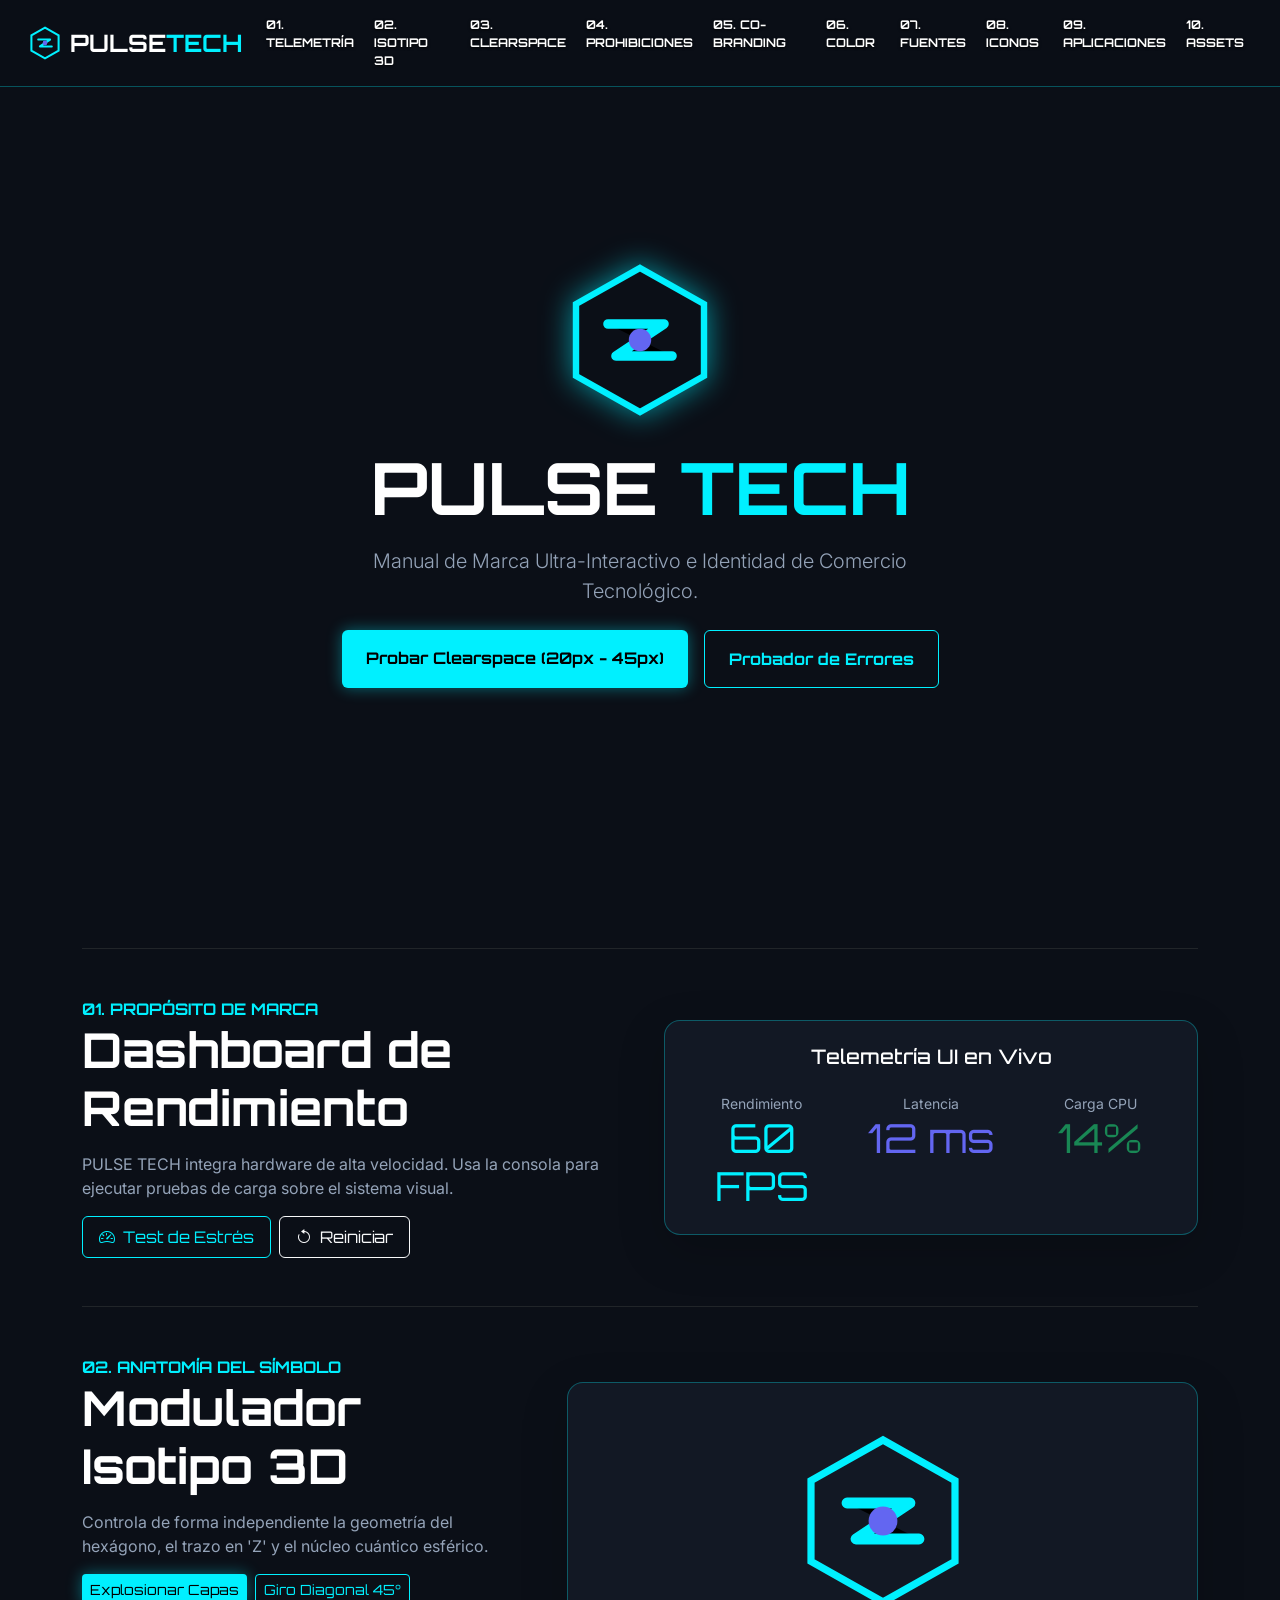
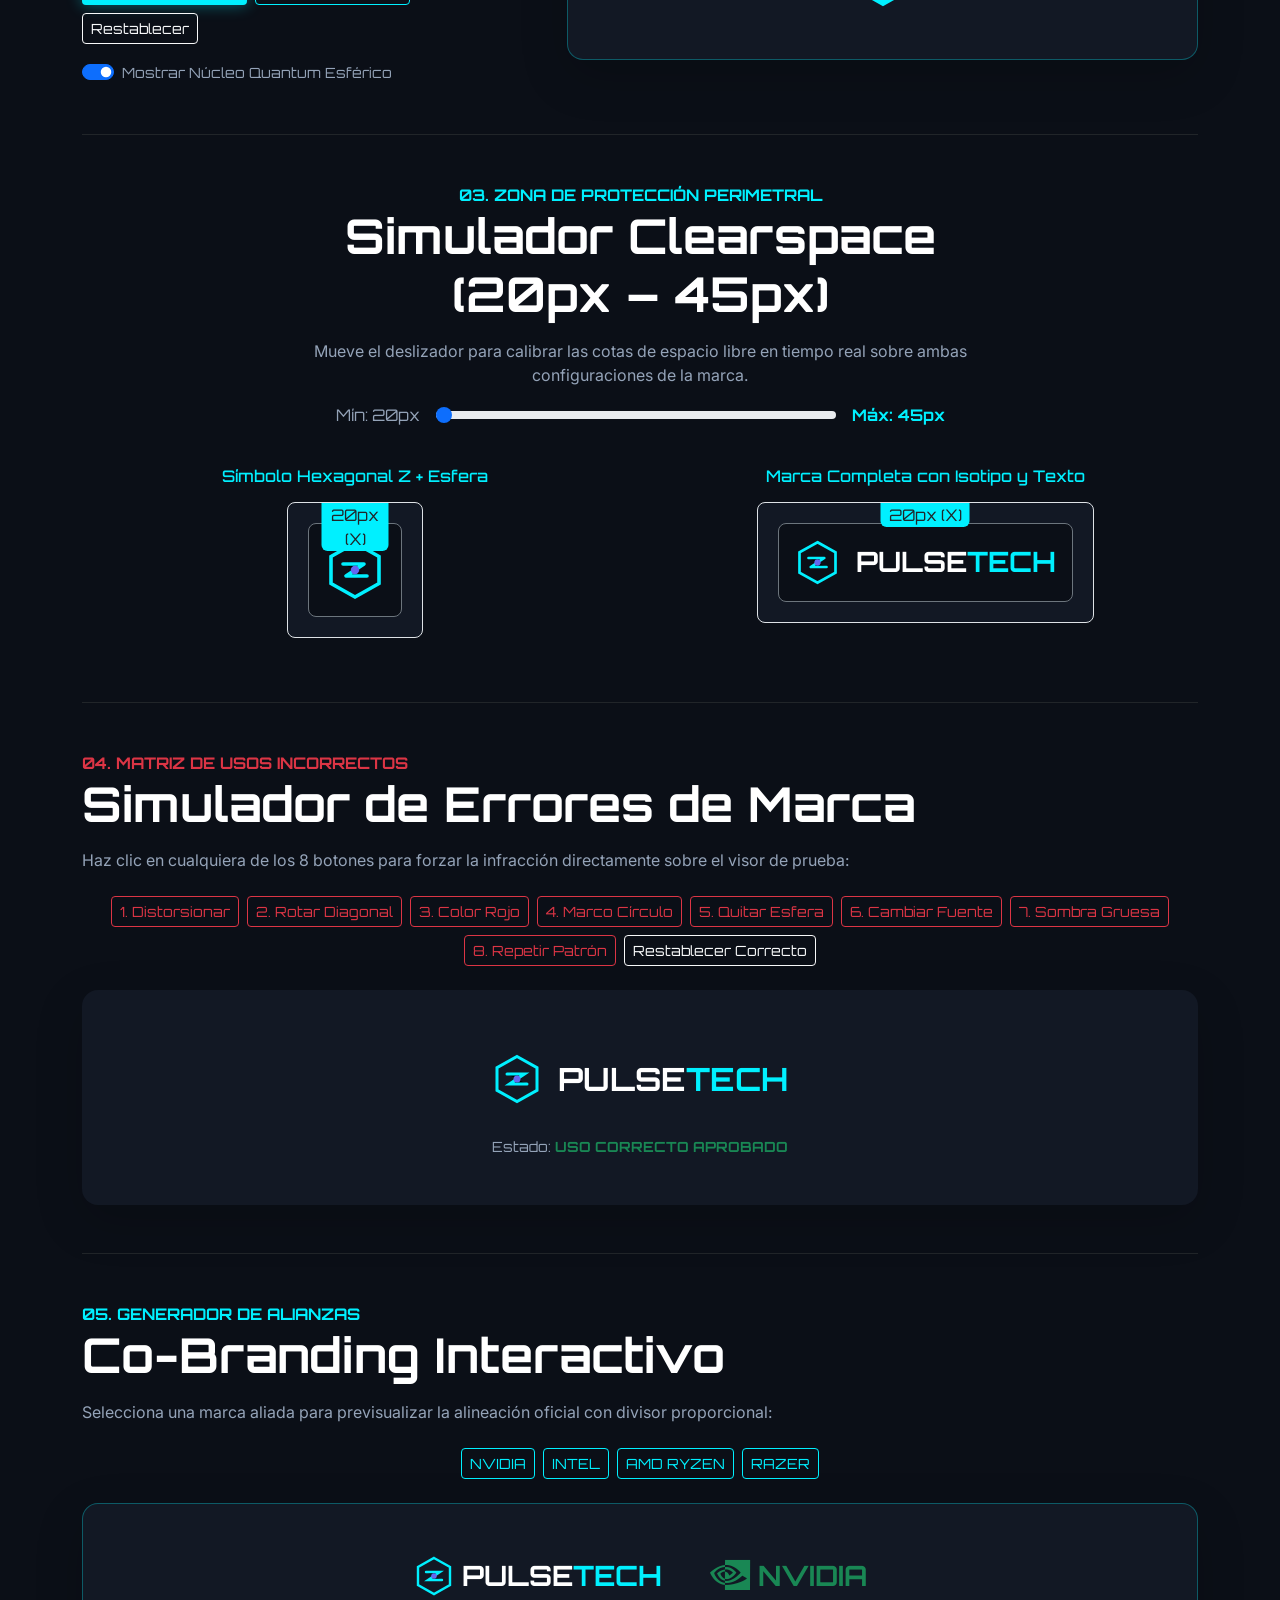
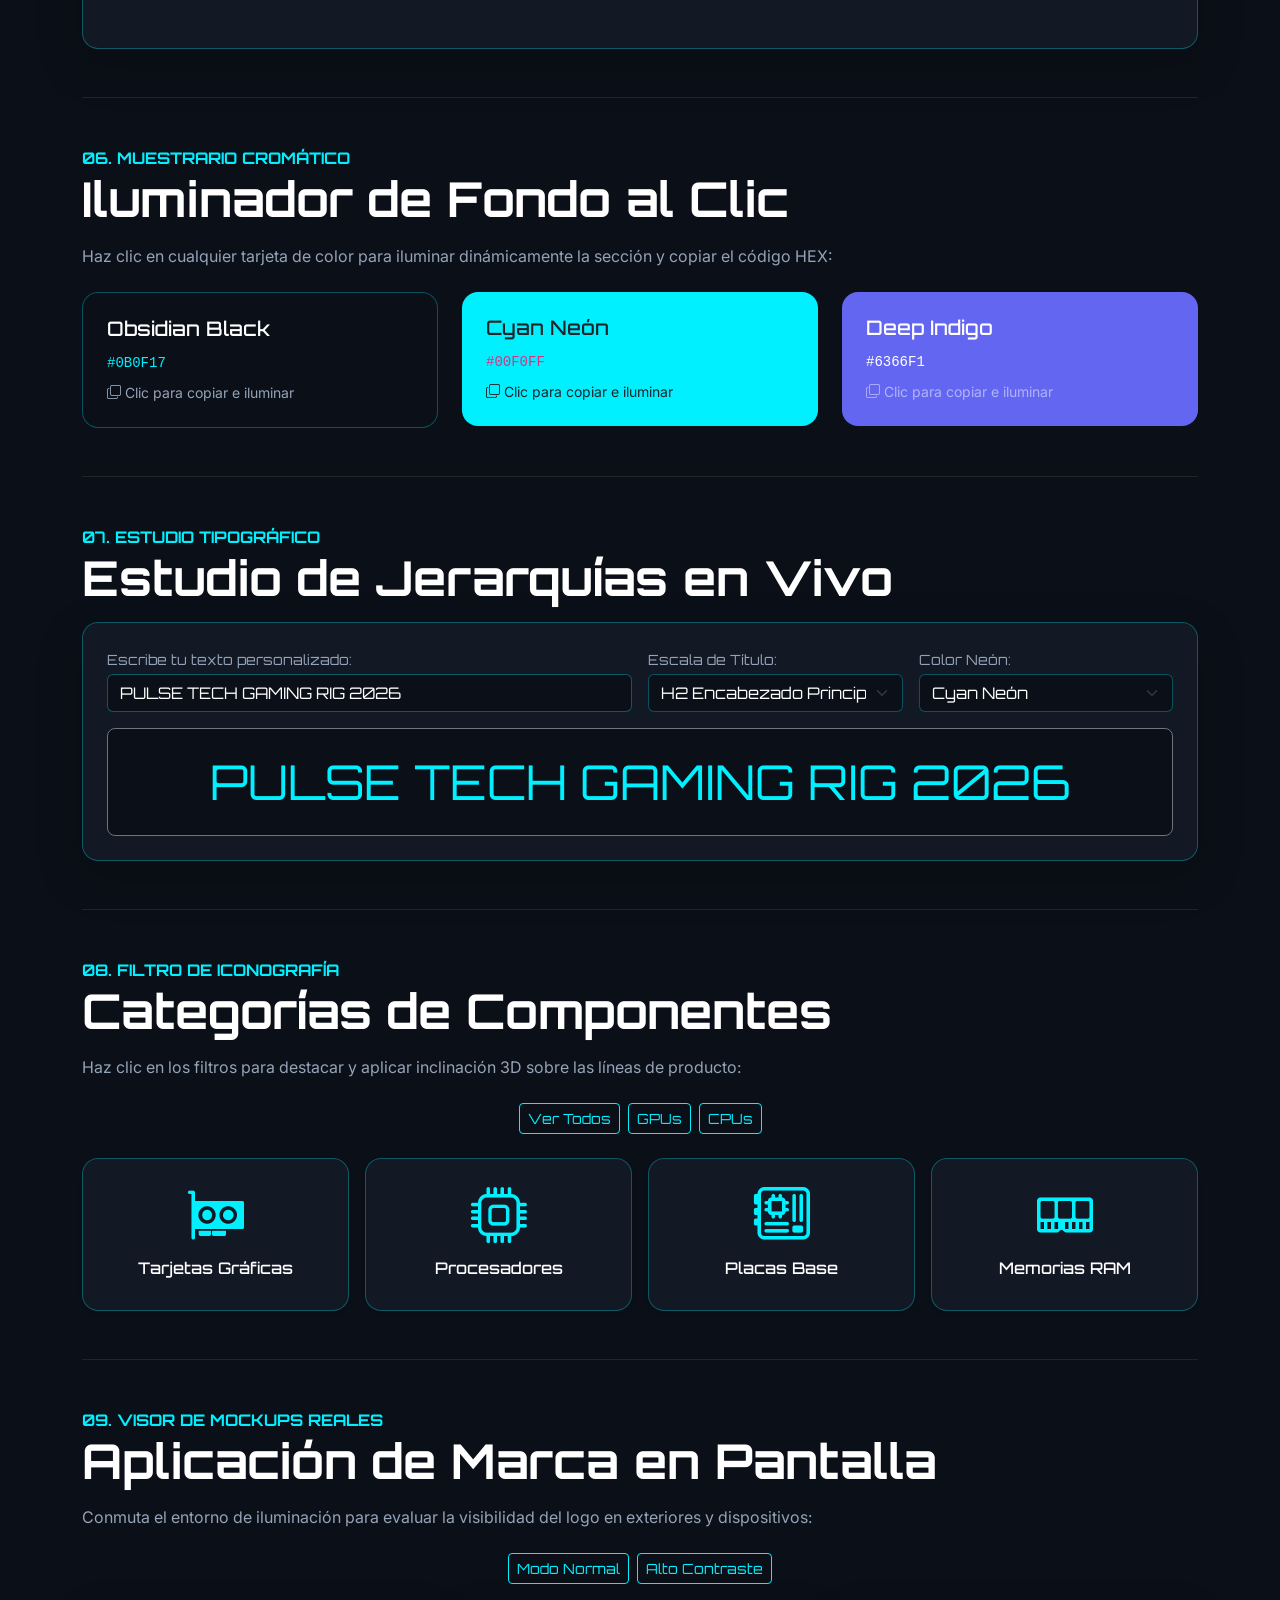
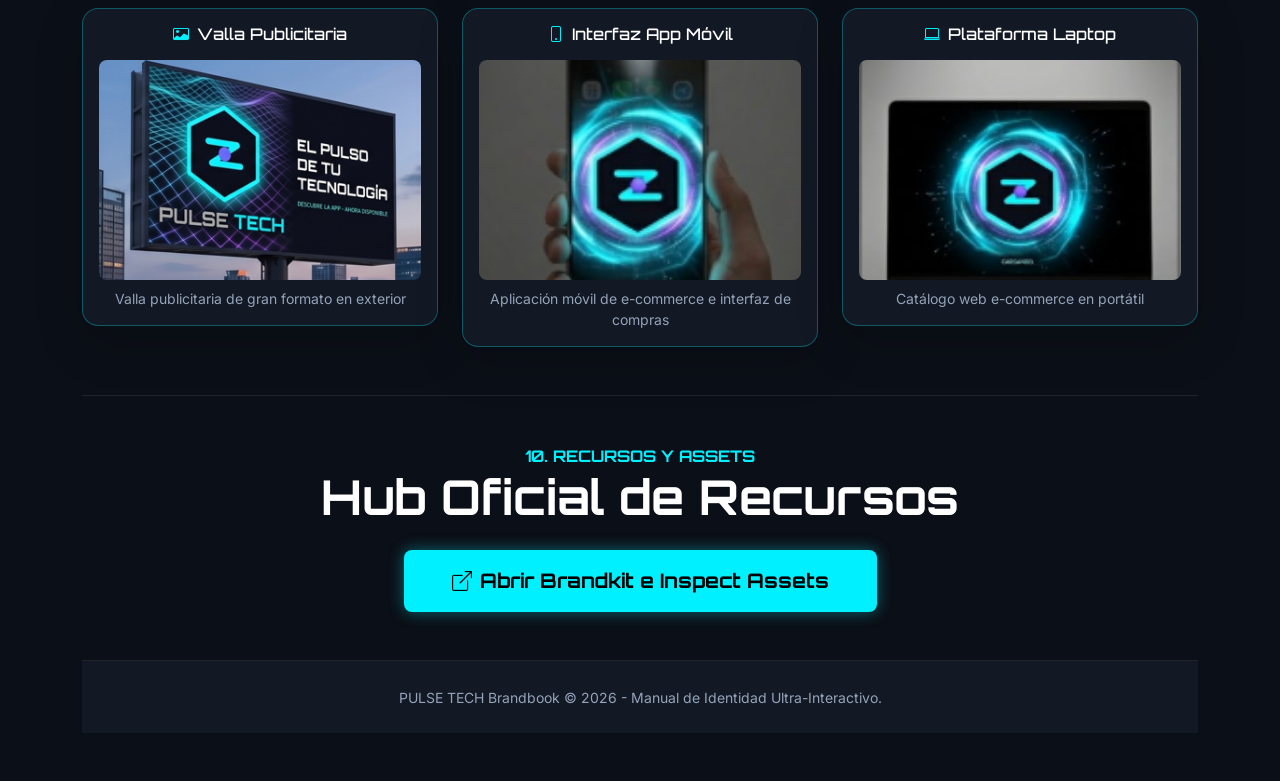
==== commit 67b21f31: "Completados los apartados de Tipografia e Iconografia en brandkit.html" ====
--- a/index.html
+++ b/index.html
@@ -3,187 +3,499 @@
 <head>
   <meta charset="UTF-8">
   <meta name="viewport" content="width=device-width, initial-scale=1.0">
-  <title>TechNova - Dynamic Brand Guidelines</title>
-
-  <!-- Bootstrap 5 CSS CDN -->
+  <title>PULSE TECH - Ultra Interactive Brand Guidelines</title>
+
+  <!-- Bootstrap 5 CSS -->
   <link href="https://cdn.jsdelivr.net/npm/bootstrap@5.3.2/dist/css/bootstrap.min.css" rel="stylesheet">
   <link rel="stylesheet" href="https://cdn.jsdelivr.net/npm/bootstrap-icons@1.11.1/font/bootstrap-icons.css">
   
   <!-- Google Fonts -->
-  <link rel="preconnect" href="https://fonts.googleapis.com">
-  <link rel="preconnect" href="https://fonts.gstatic.com" crossorigin>
-  <link href="https://fonts.googleapis.com/css2?family=Inter:wght@300;400;600&family=Poppins:wght@600;700;800&display=swap" rel="stylesheet">
+  <link href="https://fonts.googleapis.com/css2?family=Inter:wght@300;400;600;700&family=Orbitron:wght@600;800;900&display=swap" rel="stylesheet">
   
-  <!-- Custom CSS -->
   <link rel="stylesheet" href="css/style.css">
 </head>
-<body>
-
-  <!-- Barra de Progreso de Scroll Superior -->
-  <div id="scroll-progress" class="bg-cyan"></div>
-
-  <!-- Navegación Sticky Interactiva -->
-  <nav class="navbar navbar-expand-lg navbar-dark bg-navy fixed-top border-bottom border-dark">
-    <div class="container">
-      <a class="navbar-brand d-flex align-items-center gap-2 fw-bold" href="#">
-        <span class="text-electric">TECH</span><span class="text-white">NOVA</span>
-        <span class="badge bg-electric fs-7 ms-2">BRANDBOOK INTERACTIVO</span>
+<body class="bg-obsidian text-light">
+
+  <!-- BARRA FLOTANTE INTERACTIVA DE 10 SECCIONES CON POPUPS HOVER -->
+  <nav class="navbar navbar-expand-xl fixed-top bg-dark-glass py-2 px-3 border-cyan-bottom">
+    <div class="container-fluid">
+      
+      <a class="navbar-brand d-flex align-items-center gap-2" href="#hero">
+        <svg width="34" height="34" viewBox="0 0 100 100">
+          <polygon points="50,5 90,27.5 90,72.5 50,95 10,72.5 10,27.5" fill="#0B0F17" stroke="#00F0FF" stroke-width="6"/>
+          <path d="M30 40 L65 40 L35 60 L70 60" stroke="#00F0FF" stroke-width="6" stroke-linecap="round" stroke-linejoin="round"/>
+          <circle cx="50" cy="50" r="7" fill="#6366F1"/>
+        </svg>
+        <span class="font-orbitron fw-bold fs-4 text-white">PULSE<span class="text-cyan">TECH</span></span>
       </a>
-      <button class="navbar-toggler" type="button" data-bs-toggle="collapse" data-bs-target="#navbarNav">
+
+      <button class="navbar-toggler border-cyan" type="button" data-bs-toggle="collapse" data-bs-target="#nav10">
         <span class="navbar-toggler-icon"></span>
       </button>
-      <div class="collapse navbar-collapse" id="navbarNav">
-        <ul class="navbar-nav ms-auto text-uppercase fs-7 fw-semibold">
-          <li class="nav-item"><a class="nav-link active" href="#hero">01. Inicio</a></li>
-          <li class="nav-item"><a class="nav-link" href="#purpose">02. Propósito</a></li>
-          <li class="nav-item"><a class="nav-link" href="#logo-interactive">03. Logo Kinetic</a></li>
-          <li class="nav-item"><a class="nav-link" href="#colors">04. Color Grid</a></li>
-          <li class="nav-item"><a class="nav-link" href="#downloads">10. Assets</a></li>
+
+      <div class="collapse navbar-collapse" id="nav10">
+        <ul class="navbar-nav mx-auto text-uppercase font-orbitron gap-1">
+          <li class="nav-item nav-hover-item">
+            <a class="nav-link nav-link-readable" href="#sec-01">01. Telemetría</a>
+            <div class="hover-preview-card shadow-cyan">
+              <i class="bi bi-cpu-fill text-cyan fs-2 mb-2 d-block"></i>
+              <h6 class="text-white fw-bold">Test de Rendimiento</h6>
+              <p class="small text-slate mb-0">Dashboard interactivo de FPS y latencia.</p>
+            </div>
+          </li>
+          <li class="nav-item nav-hover-item">
+            <a class="nav-link nav-link-readable" href="#sec-02">02. Isotipo 3D</a>
+            <div class="hover-preview-card shadow-cyan">
+              <svg width="35" height="35" viewBox="0 0 100 100" class="mb-2">
+                <polygon points="50,5 90,27.5 90,72.5 50,95 10,72.5 10,27.5" fill="none" stroke="#00F0FF" stroke-width="8"/>
+                <path d="M30 40 L65 40 L35 60 L70 60" stroke="#00F0FF" stroke-width="8" stroke-linecap="round"/>
+                <circle cx="50" cy="50" r="8" fill="#6366F1"/>
+              </svg>
+              <h6 class="text-white fw-bold">Modulador 3D</h6>
+              <p class="small text-slate mb-0">Controles de desarme de capas y rotación.</p>
+            </div>
+          </li>
+          <li class="nav-item nav-hover-item">
+            <a class="nav-link nav-link-readable" href="#sec-03">03. Clearspace</a>
+            <div class="hover-preview-card shadow-cyan">
+              <i class="bi bi-aspect-ratio text-cyan fs-2 mb-2 d-block"></i>
+              <h6 class="text-white fw-bold">Espacio Libre (20-45px)</h6>
+              <p class="small text-slate mb-0">Simulador con cotas dinámicas en tiempo real.</p>
+            </div>
+          </li>
+          <li class="nav-item nav-hover-item">
+            <a class="nav-link nav-link-readable" href="#sec-avoid">04. Prohibiciones</a>
+            <div class="hover-preview-card shadow-cyan">
+              <i class="bi bi-slash-circle text-danger fs-2 mb-2 d-block"></i>
+              <h6 class="text-white fw-bold">Probador de Errores</h6>
+              <p class="small text-slate mb-0">8 Botones para probar violaciones de marca.</p>
+            </div>
+          </li>
+          <li class="nav-item nav-hover-item">
+            <a class="nav-link nav-link-readable" href="#sec-cobrand">05. Co-Branding</a>
+            <div class="hover-preview-card shadow-cyan">
+              <i class="bi bi-link-45deg text-cyan fs-2 mb-2 d-block"></i>
+              <h6 class="text-white fw-bold">Generador de Aliados</h6>
+              <p class="small text-slate mb-0">Integra logotipos con NVIDIA, INTEL, etc.</p>
+            </div>
+          </li>
+          <li class="nav-item nav-hover-item">
+            <a class="nav-link nav-link-readable" href="#sec-colors">06. Color</a>
+            <div class="hover-preview-card shadow-cyan">
+              <div class="d-flex justify-content-center gap-1 mb-2">
+                <span class="p-2 bg-cyan rounded-circle"></span>
+                <span class="p-2 bg-indigo rounded-circle"></span>
+              </div>
+              <h6 class="text-white fw-bold">Iluminador Reactivo</h6>
+              <p class="small text-slate mb-0">Copia HEX e ilumina la sección al clic.</p>
+            </div>
+          </li>
+          <li class="nav-item nav-hover-item">
+            <a class="nav-link nav-link-readable" href="#sec-fonts">07. Fuentes</a>
+            <div class="hover-preview-card shadow-cyan">
+              <span class="font-orbitron fs-3 text-cyan d-block">Aa</span>
+              <h6 class="text-white fw-bold">Estudio Tipográfico</h6>
+              <p class="small text-slate mb-0">Ajusta tamaño, peso y texto dinámico.</p>
+            </div>
+          </li>
+          <li class="nav-item nav-hover-item">
+            <a class="nav-link nav-link-readable" href="#sec-icons">08. Iconos</a>
+            <div class="hover-preview-card shadow-cyan">
+              <i class="bi bi-gpu-card text-cyan fs-2 mb-2 d-block"></i>
+              <h6 class="text-white fw-bold">Filtro de Hardware</h6>
+              <p class="small text-slate mb-0">Resalta e inclina categorías de componentes.</p>
+            </div>
+          </li>
+          <li class="nav-item nav-hover-item">
+            <a class="nav-link nav-link-readable" href="#sec-apps">09. Aplicaciones</a>
+            <div class="hover-preview-card shadow-cyan">
+              <i class="bi bi-display text-indigo fs-2 mb-2 d-block"></i>
+              <h6 class="text-white fw-bold">Visor de Mockups</h6>
+              <p class="small text-slate mb-0">Cambia entre modo Día, Noche y Neón.</p>
+            </div>
+          </li>
+          <li class="nav-item nav-hover-item">
+            <a class="nav-link nav-link-readable" href="#sec-10">10. Assets</a>
+            <div class="hover-preview-card shadow-cyan">
+              <i class="bi bi-cloud-arrow-down text-cyan fs-2 mb-2 d-block"></i>
+              <h6 class="text-white fw-bold">Simulador de Descarga</h6>
+              <p class="small text-slate mb-0">Descarga progresiva con barra animada.</p>
+            </div>
+          </li>
         </ul>
       </div>
+
     </div>
   </nav>
 
-  <div class="pt-5"></div>
-
-  <!-- 01. Hero Section con Efecto Parallax -->
-  <section id="hero" class="hero-parallax bg-navy text-white text-center py-5 position-relative">
-    <div class="container py-5 hero-content">
-      <span class="badge bg-cyan text-dark fw-bold px-3 py-2 mb-3 reveal-item">DROPBOX-STYLE EXPERIENCE</span>
-      <h1 class="display-2 fw-extrabold mb-3 reveal-item">Identidad Dinámica TechNova</h1>
-      <p class="lead text-slate mb-4 reveal-item">Desplázate hacia abajo para ver cómo la marca cobra vida a través del scroll interactivo.</p>
-      <div class="scroll-indicator mt-4 reveal-item">
-        <i class="bi bi-mouse text-electric fs-1 animated-bounce"></i>
-        <p class="small text-slate mt-2">Haz scroll para ensamblar la marca</p>
+  <!-- HERO SECTION -->
+  <section id="hero" class="min-vh-100 d-flex align-items-center position-relative pt-5">
+    <div class="container text-center py-5">
+      <div class="mb-4 d-inline-block position-relative">
+        <svg id="hero-logo-svg" width="160" height="160" viewBox="0 0 100 100" class="pulse-glow cursor-pointer transition-3d" onclick="rotateHeroLogo()">
+          <polygon points="50,5 90,27.5 90,72.5 50,95 10,72.5 10,27.5" fill="#0B0F17" stroke="#00F0FF" stroke-width="4"/>
+          <path d="M30 40 L65 40 L35 60 L70 60" stroke="#00F0FF" stroke-width="6" stroke-linecap="round" stroke-linejoin="round"/>
+          <circle cx="50" cy="50" r="7" fill="#6366F1"/>
+        </svg>
+      </div>
+
+      <h1 class="display-2 font-orbitron fw-bold text-white mb-3">PULSE <span class="text-cyan">TECH</span></h1>
+      <p class="lead text-slate max-w-600 mx-auto mb-4">Manual de Marca Ultra-Interactivo e Identidad de Comercio Tecnológico.</p>
+      
+      <div class="d-flex justify-content-center gap-3">
+        <a href="#sec-03" class="btn btn-cyan-glow px-4 py-3 font-orbitron fw-bold">Probar Clearspace (20px - 45px)</a>
+        <a href="#sec-avoid" class="btn btn-outline-cyan px-4 py-3 font-orbitron fw-bold">Probador de Errores</a>
       </div>
     </div>
   </section>
 
-  <!-- 02. Propósito con Tarjetas Bento Grid -->
-  <section id="purpose" class="py-5 container">
-    <div class="text-center mb-5 reveal-item">
-      <span class="text-electric fw-bold text-uppercase fs-7">02. Mantenimiento del Sistema</span>
-      <h2 class="display-6 fw-bold">Propósito & Pilares Visuales</h2>
-    </div>
-    
-    <div class="row g-4 bento-grid">
-      <div class="col-lg-8 reveal-item">
-        <div class="p-5 bg-navy text-white rounded-4 shadow-lg h-100 bento-card">
-          <span class="badge bg-electric mb-3">Misión Principal</span>
-          <h3 class="display-6 fw-bold mb-3">"Tecnología que conecta tu mundo"</h3>
-          <p class="text-slate">Al igual que los grandes sistemas de diseño interactivo, TechNova integra hardware de alto nivel con un lenguaje estético fluido, limpio y responsivo.</p>
-        </div>
-      </div>
-      <div class="col-lg-4 reveal-item">
-        <div class="p-4 bg-light-section border rounded-4 shadow-sm h-100 bento-card d-flex flex-column justify-content-center">
-          <i class="bi bi-cpu fs-1 text-electric mb-2"></i>
-          <h4 class="fw-bold">Innovación Kinética</h4>
-          <p class="small text-muted mb-0">Componentes modulares adaptables a cualquier dispositivo.</p>
-        </div>
-      </div>
-    </div>
-  </section>
-
-  <!-- 03. SECCIÓN CLAVE: Ensamble de Logo por Scroll (Estilo Dropbox) -->
-  <section id="logo-interactive" class="py-5 bg-navy text-white position-relative overflow-hidden">
-    <div class="container py-5">
-      <div class="row align-items-center">
-        <div class="col-lg-5 reveal-item">
-          <span class="text-cyan fw-bold text-uppercase fs-7">03. Anatomía Kinética</span>
-          <h2 class="display-5 fw-bold mb-4">Construcción Geométrica</h2>
-          <p class="text-slate">El Isotipo **Nova** está formado por 4 cuadrantes vectoriales que representan expansión tecnológica. Al hacer scroll, la grilla ajusta los componentes hasta lograr la simetría perfecta.</p>
-          <div class="mt-4">
-            <span class="badge border border-cyan text-cyan p-2"><i class="bi bi-sliders me-2"></i>Ensamble dinámico por Scroll</span>
-          </div>
-        </div>
-
-        <div class="col-lg-7 text-center position-relative mt-5 mt-lg-0">
-          <!-- Contenedor del Logo SVG Interactivo -->
-          <div id="logo-assembly-container" class="p-5 rounded-4 bg-dark-card border border-secondary shadow-lg">
-            <svg id="tech-nova-svg" width="220" height="220" viewBox="0 0 100 100" fill="none">
-              <!-- Pieza Norte (Sube/Baja con Scroll) -->
-              <path id="svg-piece-top" d="M50 10 L60 38 L50 48 L40 38 Z" fill="#2563EB"/>
-              <!-- Pieza Sur -->
-              <path id="svg-piece-bottom" d="M50 90 L60 62 L50 52 L40 62 Z" fill="#2563EB"/>
-              <!-- Pieza Este -->
-              <path id="svg-piece-right" d="M90 50 L62 60 L52 50 L62 40 Z" fill="#2563EB"/>
-              <!-- Pieza Oeste -->
-              <path id="svg-piece-left" d="M10 50 L38 60 L48 50 L38 40 Z" fill="#2563EB"/>
-              <!-- Núcleo Cyan Central -->
-              <circle id="svg-piece-center" cx="50" cy="50" r="8" fill="#06B6D4"/>
+  <div class="container py-5">
+
+    <!-- 01. TELEMETRÍA E IDENTIDAD INTERACTIVA -->
+    <section id="sec-01" class="py-5 border-top border-dark">
+      <div class="row align-items-center g-5">
+        <div class="col-lg-6">
+          <span class="text-cyan font-orbitron fw-bold">01. PROPÓSITO DE MARCA</span>
+          <h2 class="display-5 font-orbitron fw-bold text-white mb-3">Dashboard de Rendimiento</h2>
+          <p class="text-slate">PULSE TECH integra hardware de alta velocidad. Usa la consola para ejecutar pruebas de carga sobre el sistema visual.</p>
+          <div class="d-flex gap-2">
+            <button id="btn-benchmark" class="btn btn-outline-cyan font-orbitron py-2 px-3" onclick="runBenchmark()"><i class="bi bi-speedometer2 me-2"></i>Test de Estrés</button>
+            <button class="btn btn-outline-light font-orbitron py-2 px-3" onclick="resetBenchmark()"><i class="bi bi-arrow-counterclockwise me-2"></i>Reiniciar</button>
+          </div>
+        </div>
+        <div class="col-lg-6">
+          <div class="p-4 bg-card-dark border-cyan rounded-4 text-center shadow-lg">
+            <h5 class="font-orbitron text-white">Telemetría UI en Vivo</h5>
+            <div class="row mt-4">
+              <div class="col-4">
+                <span class="text-slate d-block small">Rendimiento</span>
+                <span id="fps-counter" class="display-6 font-orbitron text-cyan">60 FPS</span>
+              </div>
+              <div class="col-4">
+                <span class="text-slate d-block small">Latencia</span>
+                <span id="ping-counter" class="display-6 font-orbitron text-indigo">12 ms</span>
+              </div>
+              <div class="col-4">
+                <span class="text-slate d-block small">Carga CPU</span>
+                <span id="cpu-counter" class="display-6 font-orbitron text-success">14%</span>
+              </div>
+            </div>
+          </div>
+        </div>
+      </div>
+    </section>
+
+    <!-- 02. ISOTIPO 3D INTERACTIVO CON CONTROLADORES -->
+    <section id="sec-02" class="py-5 border-top border-dark">
+      <div class="row align-items-center g-5">
+        <div class="col-lg-5">
+          <span class="text-cyan font-orbitron fw-bold">02. ANATOMÍA DEL SÍMBOLO</span>
+          <h2 class="display-5 font-orbitron fw-bold text-white mb-3">Modulador Isotipo 3D</h2>
+          <p class="text-slate">Controla de forma independiente la geometría del hexágono, el trazo en 'Z' y el núcleo cuántico esférico.</p>
+          <div class="d-flex flex-wrap gap-2 mb-3">
+            <button class="btn btn-cyan-glow font-orbitron btn-sm" onclick="explodeLayers()">Explosionar Capas</button>
+            <button class="btn btn-outline-cyan font-orbitron btn-sm" onclick="spinDiagonal()">Giro Diagonal 45°</button>
+            <button class="btn btn-outline-light font-orbitron btn-sm" onclick="resetLogo3D()">Restablecer</button>
+          </div>
+          <div class="form-check form-switch text-slate">
+            <input class="form-check-input" type="checkbox" id="toggle-core" checked onchange="toggleCoreSphere()">
+            <label class="form-check-label font-orbitron small" for="toggle-core">Mostrar Núcleo Quantum Esférico</label>
+          </div>
+        </div>
+        <div class="col-lg-7 text-center">
+          <div class="p-5 bg-card-dark border-cyan rounded-4 overflow-hidden shadow-lg">
+            <div id="logo-assembly-box" class="transition-3d d-inline-block">
+              <svg width="180" height="180" viewBox="0 0 100 100">
+                <polygon id="layer-outer" points="50,5 90,27.5 90,72.5 50,95 10,72.5 10,27.5" fill="none" stroke="#00F0FF" stroke-width="4" class="transition-3d"/>
+                <path id="layer-pulse" d="M30 40 L65 40 L35 60 L70 60" stroke="#00F0FF" stroke-width="6" stroke-linecap="round" stroke-linejoin="round" class="transition-3d"/>
+                <circle id="layer-core" cx="50" cy="50" r="8" fill="#6366F1" class="transition-3d"/>
+              </svg>
+            </div>
+          </div>
+        </div>
+      </div>
+    </section>
+
+    <!-- 03. CLEARSPACE DINÁMICO (20PX A 45PX) -->
+    <section id="sec-03" class="py-5 border-top border-dark">
+      <div class="text-center max-w-700 mx-auto mb-4">
+        <span class="text-cyan font-orbitron fw-bold">03. ZONA DE PROTECCIÓN PERIMETRAL</span>
+        <h2 class="display-5 font-orbitron fw-bold text-white mb-3">Simulador Clearspace (20px – 45px)</h2>
+        <p class="text-slate">Mueve el deslizador para calibrar las cotas de espacio libre en tiempo real sobre ambas configuraciones de la marca.</p>
+
+        <div class="d-flex justify-content-center align-items-center gap-3 mt-3">
+          <span class="font-orbitron fs-7 text-slate">Mín: 20px</span>
+          <input type="range" class="form-range max-w-400" id="clearspace-slider" min="20" max="45" value="20" oninput="updateClearspace(this.value)">
+          <span class="font-orbitron fs-7 text-cyan fw-bold">Máx: 45px</span>
+        </div>
+      </div>
+
+      <div class="row g-4 text-center py-3">
+        <!-- Isotipo Solo -->
+        <div class="col-md-6">
+          <h6 class="font-orbitron text-cyan mb-3">Símbolo Hexagonal Z + Esfera</h6>
+          <div id="clearspace-box-symbol" class="d-inline-block position-relative border border-dashed-cyan bg-card-dark rounded-3 transition-all" style="padding: 20px;">
+            <div id="cota-symbol-top" class="cota-tag position-absolute top-0 start-50 translate-middle-x bg-cyan text-dark font-orbitron fs-7 px-2 rounded-bottom">20px (X)</div>
+            
+            <div class="p-3 bg-obsidian border border-secondary rounded-3 d-inline-block">
+              <svg width="60" height="60" viewBox="0 0 100 100">
+                <polygon points="50,5 90,27.5 90,72.5 50,95 10,72.5 10,27.5" fill="none" stroke="#00F0FF" stroke-width="6"/>
+                <path d="M30 40 L65 40 L35 60 L70 60" stroke="#00F0FF" stroke-width="6" stroke-linecap="round" stroke-linejoin="round"/>
+                <circle cx="50" cy="50" r="7" fill="#6366F1"/>
+              </svg>
+            </div>
+          </div>
+        </div>
+
+        <!-- Marca Completa -->
+        <div class="col-md-6">
+          <h6 class="font-orbitron text-cyan mb-3">Marca Completa con Isotipo y Texto</h6>
+          <div id="clearspace-box-full" class="d-inline-block position-relative border border-dashed-cyan bg-card-dark rounded-3 transition-all" style="padding: 20px;">
+            <div id="cota-full-top" class="cota-tag position-absolute top-0 start-50 translate-middle-x bg-cyan text-dark font-orbitron fs-7 px-2 rounded-bottom">20px (X)</div>
+
+            <div class="p-3 bg-obsidian border border-secondary rounded-3 d-flex align-items-center gap-3">
+              <svg width="45" height="45" viewBox="0 0 100 100">
+                <polygon points="50,5 90,27.5 90,72.5 50,95 10,72.5 10,27.5" fill="none" stroke="#00F0FF" stroke-width="6"/>
+                <path d="M30 40 L65 40 L35 60 L70 60" stroke="#00F0FF" stroke-width="6" stroke-linecap="round" stroke-linejoin="round"/>
+                <circle cx="50" cy="50" r="7" fill="#6366F1"/>
+              </svg>
+              <span class="font-orbitron fs-3 fw-bold text-white">PULSE<span class="text-cyan">TECH</span></span>
+            </div>
+          </div>
+        </div>
+      </div>
+    </section>
+
+    <!-- 04. PROBADOR INTERACTIVO DE USOS PROHIBIDOS (8 CASOS) -->
+    <section id="sec-avoid" class="py-5 border-top border-dark">
+      <span class="text-danger font-orbitron fw-bold">04. MATRIZ DE USOS INCORRECTOS</span>
+      <h2 class="display-5 font-orbitron fw-bold text-white mb-3">Simulador de Errores de Marca</h2>
+      <p class="text-slate mb-4">Haz clic en cualquiera de los 8 botones para forzar la infracción directamente sobre el visor de prueba:</p>
+
+      <!-- Botones controladores de errores -->
+      <div class="d-flex flex-wrap gap-2 justify-content-center mb-4">
+        <button class="btn btn-sm btn-outline-danger font-orbitron" onclick="applyErrorStyle('stretch')">1. Distorsionar</button>
+        <button class="btn btn-sm btn-outline-danger font-orbitron" onclick="applyErrorStyle('rotate')">2. Rotar Diagonal</button>
+        <button class="btn btn-sm btn-outline-danger font-orbitron" onclick="applyErrorStyle('color')">3. Color Rojo</button>
+        <button class="btn btn-sm btn-outline-danger font-orbitron" onclick="applyErrorStyle('circle')">4. Marco Círculo</button>
+        <button class="btn btn-sm btn-outline-danger font-orbitron" onclick="applyErrorStyle('nocore')">5. Quitar Esfera</button>
+        <button class="btn btn-sm btn-outline-danger font-orbitron" onclick="applyErrorStyle('font')">6. Cambiar Fuente</button>
+        <button class="btn btn-sm btn-outline-danger font-orbitron" onclick="applyErrorStyle('shadow')">7. Sombra Gruesa</button>
+        <button class="btn btn-sm btn-outline-danger font-orbitron" onclick="applyErrorStyle('repeat')">8. Repetir Patrón</button>
+        <button class="btn btn-sm btn-outline-light font-orbitron" onclick="applyErrorStyle('reset')">Restablecer Correcto</button>
+      </div>
+
+      <!-- Visor de prueba de error -->
+      <div class="p-5 bg-card-dark border-danger rounded-4 text-center shadow-lg">
+        <div id="error-preview-stage" class="transition-3d py-3 d-inline-block">
+          <div class="d-flex align-items-center justify-content-center gap-3">
+            <svg id="bad-svg-element" width="50" height="50" viewBox="0 0 100 100">
+              <polygon points="50,5 90,27.5 90,72.5 50,95 10,72.5 10,27.5" fill="none" stroke="#00F0FF" stroke-width="6"/>
+              <path d="M30 40 L65 40 L35 60 L70 60" stroke="#00F0FF" stroke-width="6" stroke-linecap="round"/>
+              <circle id="bad-core-dot" cx="50" cy="50" r="7" fill="#6366F1"/>
             </svg>
-            <h3 class="fw-bold mt-4 tracking-widest text-white">TECH<span class="text-electric">NOVA</span></h3>
-            <p id="assembly-status" class="small text-slate mb-0">Estado: <span class="text-cyan">Ensamblado al Scroll</span></p>
-          </div>
-        </div>
-      </div>
-    </div>
-  </section>
-
-  <!-- 04. Paleta de Colores Interactiva -->
-  <section id="colors" class="py-5 container">
-    <div class="text-center mb-5 reveal-item">
-      <span class="text-electric fw-bold text-uppercase fs-7">04. Muestras Cromáticas</span>
-      <h2 class="display-6 fw-bold">Paleta de Color Dinámica</h2>
-    </div>
-    <div class="row g-4">
-      <div class="col-md-3 col-6 reveal-item">
-        <div class="color-tile bg-navy rounded-4 p-4 text-white shadow-sm d-flex flex-column justify-content-between">
-          <span class="fw-bold">Dark Navy</span>
-          <div>
-            <code class="text-slate d-block">#0F172A</code>
-            <small>Fondo Principal</small>
-          </div>
-        </div>
-      </div>
-      <div class="col-md-3 col-6 reveal-item">
-        <div class="color-tile bg-electric rounded-4 p-4 text-white shadow-sm d-flex flex-column justify-content-between">
-          <span class="fw-bold">Electric Blue</span>
-          <div>
-            <code class="text-white-50 d-block">#2563EB</code>
-            <small>Acción e Isotipo</small>
-          </div>
-        </div>
-      </div>
-      <div class="col-md-3 col-6 reveal-item">
-        <div class="color-tile bg-cyan rounded-4 p-4 text-dark shadow-sm d-flex flex-column justify-content-between">
-          <span class="fw-bold">Cyan Green</span>
-          <div>
-            <code class="text-dark-50 d-block">#06B6D4</code>
-            <small>Acentos & Highlights</small>
-          </div>
-        </div>
-      </div>
-      <div class="col-md-3 col-6 reveal-item">
-        <div class="color-tile bg-light border rounded-4 p-4 text-dark shadow-sm d-flex flex-column justify-content-between">
-          <span class="fw-bold">Neutral Gray</span>
-          <div>
-            <code class="text-muted d-block">#F8FAFC</code>
-            <small>Superficie UI</small>
-          </div>
-        </div>
-      </div>
-    </div>
-  </section>
-
-  <!-- 10. Descarga de Assets -->
-  <section id="downloads" class="py-5 bg-navy text-white text-center">
-    <div class="container py-4 reveal-item">
-      <h2 class="display-6 fw-bold mb-3">Obtén el Brandkit Oficial</h2>
-      <p class="text-slate mb-4">Descarga las piezas vectoriales dinámicas para producción gráfica.</p>
-      <button class="btn btn-electric btn-lg px-5 py-3 rounded-pill" onclick="alert('Descargando activos dinámicos SVG...')"><i class="bi bi-download me-2"></i>Descargar Kit SVG (TechNova)</button>
-    </div>
-  </section>
-
-  <footer class="bg-dark text-slate text-center py-4 border-top border-secondary">
-    <div class="container">
-      <small>TechNova Interactive Brandbook © 2026</small>
-    </div>
+            <span id="bad-text-element" class="font-orbitron fs-2 fw-bold text-white">PULSE<span class="text-cyan">TECH</span></span>
+          </div>
+        </div>
+        <p id="error-status-label" class="text-slate font-orbitron mt-3 mb-0 small">Estado: <span class="text-success fw-bold">USO CORRECTO APROBADO</span></p>
+      </div>
+    </section>
+
+    <!-- 05. GENERADOR DE CO-BRANDING CON ALIADOS -->
+    <section id="sec-cobrand" class="py-5 border-top border-dark">
+      <span class="text-cyan font-orbitron fw-bold">05. GENERADOR DE ALIANZAS</span>
+      <h2 class="display-5 font-orbitron fw-bold text-white mb-3">Co-Branding Interactivo</h2>
+      <p class="text-slate mb-4">Selecciona una marca aliada para previsualizar la alineación oficial con divisor proporcional:</p>
+
+      <div class="d-flex flex-wrap gap-2 justify-content-center mb-4">
+        <button class="btn btn-sm btn-outline-cyan font-orbitron" onclick="setCoBrand('nvidia', 'NVIDIA', 'text-success', 'bi-nvidia')">NVIDIA</button>
+        <button class="btn btn-sm btn-outline-cyan font-orbitron" onclick="setCoBrand('intel', 'INTEL CORE', 'text-primary', 'bi-cpu')">INTEL</button>
+        <button class="btn btn-sm btn-outline-cyan font-orbitron" onclick="setCoBrand('ryzen', 'AMD RYZEN', 'text-danger', 'bi-fire')">AMD RYZEN</button>
+        <button class="btn btn-sm btn-outline-cyan font-orbitron" onclick="setCoBrand('razer', 'RAZER', 'text-success', 'bi-bounding-box')">RAZER</button>
+      </div>
+
+      <div class="p-5 bg-card-dark border-cyan rounded-4 text-center shadow-lg">
+        <div class="d-flex align-items-center justify-content-center gap-4 flex-wrap">
+          <div class="d-flex align-items-center gap-2">
+            <svg width="40" height="40" viewBox="0 0 100 100">
+              <polygon points="50,5 90,27.5 90,72.5 50,95 10,72.5 10,27.5" fill="none" stroke="#00F0FF" stroke-width="6"/>
+              <path d="M30 40 L65 40 L35 60 L70 60" stroke="#00F0FF" stroke-width="6" stroke-linecap="round"/>
+              <circle cx="50" cy="50" r="7" fill="#6366F1"/>
+            </svg>
+            <span class="font-orbitron fs-3 fw-bold text-white">PULSE<span class="text-cyan">TECH</span></span>
+          </div>
+
+          <div class="cobrand-divider"></div>
+
+          <div class="d-flex align-items-center gap-2">
+            <i id="partner-icon" class="bi bi-nvidia display-6 text-success"></i>
+            <span id="partner-name" class="font-orbitron fs-3 fw-bold text-success">NVIDIA</span>
+          </div>
+        </div>
+      </div>
+    </section>
+
+    <!-- 06. ILUMINACIÓN REACTIVA DE PALETA DE COLOR -->
+    <section id="sec-colors" class="py-5 border-top border-dark transition-all" id="color-section-bg">
+      <span class="text-cyan font-orbitron fw-bold">06. MUESTRARIO CROMÁTICO</span>
+      <h2 class="display-5 font-orbitron fw-bold text-white mb-3">Iluminador de Fondo al Clic</h2>
+      <p class="text-slate mb-4">Haz clic en cualquier tarjeta de color para iluminar dinámicamente la sección y copiar el código HEX:</p>
+
+      <div class="row g-4">
+        <div class="col-md-4">
+          <div class="p-4 bg-obsidian border-cyan rounded-4 color-card cursor-pointer" onclick="activateColorGlow('#0B0F17')">
+            <h5 class="font-orbitron text-white">Obsidian Black</h5>
+            <code class="text-cyan">#0B0F17</code>
+            <small class="d-block text-slate mt-2"><i class="bi bi-copy me-1"></i>Clic para copiar e iluminar</small>
+          </div>
+        </div>
+        <div class="col-md-4">
+          <div class="p-4 bg-cyan text-dark rounded-4 color-card cursor-pointer" onclick="activateColorGlow('#00F0FF')">
+            <h5 class="font-orbitron text-dark">Cyan Neón</h5>
+            <code>#00F0FF</code>
+            <small class="d-block text-dark-50 mt-2"><i class="bi bi-copy me-1"></i>Clic para copiar e iluminar</small>
+          </div>
+        </div>
+        <div class="col-md-4">
+          <div class="p-4 bg-indigo text-white rounded-4 color-card cursor-pointer" onclick="activateColorGlow('#6366F1')">
+            <h5 class="font-orbitron text-white">Deep Indigo</h5>
+            <code class="text-white">#6366F1</code>
+            <small class="d-block text-white-50 mt-2"><i class="bi bi-copy me-1"></i>Clic para copiar e iluminar</small>
+          </div>
+        </div>
+      </div>
+    </section>
+
+    <!-- 07. ESTUDIO TIPOGRÁFICO INTERACTIVO -->
+    <section id="sec-fonts" class="py-5 border-top border-dark">
+      <span class="text-cyan font-orbitron fw-bold">07. ESTUDIO TIPOGRÁFICO</span>
+      <h2 class="display-5 font-orbitron fw-bold text-white mb-3">Estudio de Jerarquías en Vivo</h2>
+      
+      <div class="p-4 bg-card-dark border-cyan rounded-4 shadow-lg">
+        <div class="row g-3 mb-3">
+          <div class="col-md-6">
+            <label class="font-orbitron text-slate small mb-1">Escribe tu texto personalizado:</label>
+            <input type="text" id="typo-input" class="form-control bg-obsidian text-white border-cyan font-orbitron" value="PULSE TECH GAMING RIG 2026">
+          </div>
+          <div class="col-md-3">
+            <label class="font-orbitron text-slate small mb-1">Escala de Título:</label>
+            <select id="typo-size-select" class="form-select bg-obsidian text-white border-cyan font-orbitron" onchange="changeTypoScale(this.value)">
+              <option value="display-3">H1 Display Super</option>
+              <option value="display-5" selected>H2 Encabezado Principal</option>
+              <option value="fs-3">H3 Subtítulo</option>
+            </select>
+          </div>
+          <div class="col-md-3">
+            <label class="font-orbitron text-slate small mb-1">Color Neón:</label>
+            <select class="form-select bg-obsidian text-white border-cyan font-orbitron" onchange="changeTypoColor(this.value)">
+              <option value="text-cyan">Cyan Neón</option>
+              <option value="text-white">Blanco Puro</option>
+              <option value="text-indigo">Deep Indigo</option>
+            </select>
+          </div>
+        </div>
+
+        <div class="p-4 bg-obsidian border border-secondary rounded-3 text-center">
+          <h2 id="typo-output" class="font-orbitron text-cyan display-5 text-break mb-0">PULSE TECH GAMING RIG 2026</h2>
+        </div>
+      </div>
+    </section>
+
+    <!-- 08. FILTRO INTERACTIVO DE ICONOGRAFÍA HARDWARE -->
+    <section id="sec-icons" class="py-5 border-top border-dark">
+      <span class="text-cyan font-orbitron fw-bold">08. FILTRO DE ICONOGRAFÍA</span>
+      <h2 class="display-5 font-orbitron fw-bold text-white mb-3">Categorías de Componentes</h2>
+      <p class="text-slate mb-4">Haz clic en los filtros para destacar y aplicar inclinación 3D sobre las líneas de producto:</p>
+
+      <div class="d-flex justify-content-center gap-2 mb-4">
+        <button class="btn btn-sm btn-outline-cyan font-orbitron" onclick="filterIcons('all')">Ver Todos</button>
+        <button class="btn btn-sm btn-outline-cyan font-orbitron" onclick="filterIcons('gpu')">GPUs</button>
+        <button class="btn btn-sm btn-outline-cyan font-orbitron" onclick="filterIcons('cpu')">CPUs</button>
+      </div>
+
+      <div class="row g-3 text-center">
+        <div class="col-md-3 col-6 icon-card-item" data-cat="gpu">
+          <div class="p-4 bg-card-dark border-cyan rounded-4 shadow-sm">
+            <i class="bi bi-gpu-card text-cyan display-4 d-block mb-2"></i>
+            <h6 class="font-orbitron text-white">Tarjetas Gráficas</h6>
+          </div>
+        </div>
+        <div class="col-md-3 col-6 icon-card-item" data-cat="cpu">
+          <div class="p-4 bg-card-dark border-cyan rounded-4 shadow-sm">
+            <i class="bi bi-cpu text-cyan display-4 d-block mb-2"></i>
+            <h6 class="font-orbitron text-white">Procesadores</h6>
+          </div>
+        </div>
+        <div class="col-md-3 col-6 icon-card-item" data-cat="gpu">
+          <div class="p-4 bg-card-dark border-cyan rounded-4 shadow-sm">
+            <i class="bi bi-motherboard text-cyan display-4 d-block mb-2"></i>
+            <h6 class="font-orbitron text-white">Placas Base</h6>
+          </div>
+        </div>
+        <div class="col-md-3 col-6 icon-card-item" data-cat="cpu">
+          <div class="p-4 bg-card-dark border-cyan rounded-4 shadow-sm">
+            <i class="bi bi-memory text-cyan display-4 d-block mb-2"></i>
+            <h6 class="font-orbitron text-white">Memorias RAM</h6>
+          </div>
+        </div>
+      </div>
+    </section>
+
+    <!-- 09. VISOR DE MOCKUPS REALES -->
+    <section id="sec-09" class="py-5 border-top border-dark">
+      <span class="text-cyan font-orbitron fw-bold">09. VISOR DE MOCKUPS REALES</span>
+      <h2 class="display-5 font-orbitron fw-bold text-white mb-3">Aplicación de Marca en Pantalla</h2>
+      <p class="text-slate mb-4">Conmuta el entorno de iluminación para evaluar la visibilidad del logo en exteriores y dispositivos:</p>
+
+      <div class="d-flex justify-content-center gap-2 mb-4">
+        <button class="btn btn-sm btn-outline-cyan font-orbitron" onclick="setMockupFilter('normal')">Modo Normal</button>
+        <button class="btn btn-sm btn-outline-cyan font-orbitron" onclick="setMockupFilter('contrast')">Alto Contraste</button>
+      </div>
+
+      <div class="row g-4" id="mockups-container">
+        <!-- Valla Publicitaria -->
+        <div class="col-md-4">
+          <div class="p-3 bg-card-dark border-cyan rounded-4 text-center shadow-lg">
+            <h6 class="font-orbitron text-white mb-3"><i class="bi bi-card-image me-2 text-cyan"></i>Valla Publicitaria</h6>
+            <img src="img/valla.jpg" alt="Valla Publicitaria Exterior PULSE TECH" class="img-fluid rounded-3 mb-2" style="max-height: 220px; object-fit: cover; width: 100%;">
+            <small class="text-slate d-block">Valla publicitaria de gran formato en exterior</small>
+          </div>
+        </div>
+
+        <!-- Móvil App -->
+        <div class="col-md-4">
+          <div class="p-3 bg-card-dark border-cyan rounded-4 text-center shadow-lg">
+            <h6 class="font-orbitron text-white mb-3"><i class="bi bi-phone me-2 text-cyan"></i>Interfaz App Móvil</h6>
+            <img src="img/celular.jpg" alt="App Móvil PULSE TECH" class="img-fluid rounded-3 mb-2" style="max-height: 220px; object-fit: cover; width: 100%;">
+            <small class="text-slate d-block">Aplicación móvil de e-commerce e interfaz de compras</small>
+          </div>
+        </div>
+
+        <!-- Laptop / Computador -->
+        <div class="col-md-4">
+          <div class="p-3 bg-card-dark border-cyan rounded-4 text-center shadow-lg">
+            <h6 class="font-orbitron text-white mb-3"><i class="bi bi-laptop me-2 text-cyan"></i>Plataforma Laptop</h6>
+            <img src="img/laptop.jpg" alt="Plataforma Web Laptop PULSE TECH" class="img-fluid rounded-3 mb-2" style="max-height: 220px; object-fit: cover; width: 100%;">
+            <small class="text-slate d-block">Catálogo web e-commerce en portátil</small>
+          </div>
+        </div>
+      </div>
+    </section>
+
+    <!-- En la Sección 10 de index.html -->
+<section id="sec-10" class="py-5 text-center border-top border-dark">
+  <span class="text-cyan font-orbitron fw-bold">10. RECURSOS Y ASSETS</span>
+  <h2 class="display-5 font-orbitron fw-bold text-white mb-4">Hub Oficial de Recursos</h2>
+  <a href="brandkit.html" target="_blank" class="btn btn-cyan-glow btn-lg px-5 py-3 font-orbitron fw-bold">
+    <i class="bi bi-box-arrow-up-right me-2"></i>Abrir Brandkit e Inspect Assets
+  </a>
+</section>
+
+  <footer class="py-4 bg-card-dark text-center border-top border-dark text-slate">
+    <small>PULSE TECH Brandbook © 2026 - Manual de Identidad Ultra-Interactivo.</small>
   </footer>
 
-  <!-- Bootstrap JS -->
   <script src="https://cdn.jsdelivr.net/npm/bootstrap@5.3.2/dist/js/bootstrap.bundle.min.js"></script>
-  <!-- Custom Interactive JS -->
   <script src="js/main.js"></script>
 </body>
 </html>
--- a/css/style.css
+++ b/css/style.css
@@ -1,82 +1,142 @@
 :root {
-  --bg-navy: #0F172A;
-  --color-electric: #2563EB;
-  --color-cyan: #06B6D4;
+  --bg-obsidian: #0B0F17;
+  --bg-card: #121824;
+  --color-cyan: #00F0FF;
+  --color-indigo: #6366F1;
   --text-slate: #94A3B8;
 }
 
 body {
   font-family: 'Inter', sans-serif;
-  color: #0F172A;
-  background-color: #FFFFFF;
+  background-color: var(--bg-obsidian);
+  color: #F8FAFC;
   overflow-x: hidden;
 }
 
-h1, h2, h3, h4, h5, h6 { font-family: 'Poppins', sans-serif; }
+.font-orbitron { font-family: 'Orbitron', sans-serif; }
+.bg-obsidian { background-color: var(--bg-obsidian) !important; }
+.bg-card-dark { background-color: var(--bg-card) !important; }
+.bg-cyan { background-color: var(--color-cyan) !important; }
+.bg-indigo { background-color: var(--color-indigo) !important; }
 
-/* Barra de Progreso de Scroll (Top) */
-#scroll-progress {
-  position: fixed;
-  top: 0;
-  left: 0;
-  height: 4px;
-  width: 0%;
-  z-index: 1050;
-  transition: width 0.1s linear;
+.text-cyan { color: var(--color-cyan) !important; }
+.text-indigo { color: var(--color-indigo) !important; }
+.text-slate { color: var(--text-slate) !important; }
+
+.max-w-600 { max-width: 600px; }
+.max-w-700 { max-width: 700px; }
+.max-w-400 { max-width: 400px; }
+
+/* NAVBAR Y TARJETAS EMERGENTES TIPO DISCORD */
+.bg-dark-glass {
+  background: rgba(11, 15, 23, 0.95) !important;
+  backdrop-filter: blur(16px);
+}
+.border-cyan-bottom {
+  border-bottom: 1px solid rgba(0, 240, 255, 0.3);
 }
 
-.bg-navy { background-color: var(--bg-navy) !important; }
-.bg-electric { background-color: var(--color-electric) !important; }
-.bg-cyan { background-color: var(--color-cyan) !important; }
-.text-electric { color: var(--color-electric) !important; }
-.text-cyan { color: var(--color-cyan) !important; }
-.text-slate { color: var(--text-slate) !important; }
-.bg-dark-card { background-color: #1E293B; }
-.bg-light-section { background-color: #F8FAFC; }
-
-.fs-7 { font-size: 0.8rem; }
-
-/* Bento Cards estilo Dropbox */
-.bento-card {
-  transition: transform 0.4s cubic-bezier(0.16, 1, 0.3, 1), box-shadow 0.4s ease;
-}
-.bento-card:hover {
-  transform: translateY(-8px);
-  box-shadow: 0 20px 30px rgba(0,0,0,0.15) !important;
+.nav-link-readable {
+  color: #FFFFFF !important;
+  font-size: 0.75rem;
+  font-weight: 700;
+  text-shadow: 0 1px 3px rgba(0,0,0,0.8);
+  transition: color 0.2s ease;
 }
 
-.color-tile {
-  height: 180px;
+.nav-link-readable:hover {
+  color: var(--color-cyan) !important;
+}
+
+.nav-hover-item {
+  position: relative;
+}
+
+.hover-preview-card {
+  position: absolute;
+  top: 100%;
+  left: 50%;
+  transform: translateX(-50%) translateY(15px);
+  width: 220px;
+  background-color: #121824;
+  border: 1px solid var(--color-cyan);
+  padding: 15px;
+  border-radius: 12px;
+  text-align: center;
+  opacity: 0;
+  visibility: hidden;
+  transition: all 0.3s cubic-bezier(0.16, 1, 0.3, 1);
+  pointer-events: none;
+  z-index: 1050;
+}
+
+.nav-hover-item:hover .hover-preview-card {
+  opacity: 1;
+  visibility: visible;
+  transform: translateX(-50%) translateY(0);
+}
+
+.shadow-cyan {
+  box-shadow: 0 10px 30px rgba(0, 240, 255, 0.25);
+}
+
+/* EFECTO INTERACTIVO AVANZADO EN TODOS LOS RECUADROS / RECTÁNGULOS (INTERACTION OVERHAUL) */
+.p-4.bg-card-dark,
+.p-3.bg-card-dark,
+.p-5.bg-card-dark,
+.p-4.bg-obsidian,
+.color-card {
+  transition: transform 0.3s cubic-bezier(0.175, 0.885, 0.32, 1.275), box-shadow 0.3s ease, border-color 0.3s ease;
+  transform-style: preserve-3d;
+  perspective: 1000px;
+  cursor: pointer;
+  position: relative;
+}
+
+.p-4.bg-card-dark:hover,
+.p-3.bg-card-dark:hover,
+.p-5.bg-card-dark:hover,
+.p-4.bg-obsidian:hover,
+.color-card:hover {
+  transform: translateY(-8px) scale(1.02);
+  border-color: var(--color-cyan) !important;
+  box-shadow: 0 15px 35px rgba(0, 240, 255, 0.35) !important;
+}
+
+/* EFECTO DE ELEVACIÓN INTERNA DE ELEMENTOS DENTRO DEL RECUADRO */
+.p-4.bg-card-dark:hover i,
+.p-3.bg-card-dark:hover i,
+.p-4.bg-card-dark:hover svg,
+.p-3.bg-card-dark:hover svg {
+  transform: translateZ(20px) scale(1.1);
   transition: transform 0.3s ease;
 }
-.color-tile:hover {
-  transform: scale(1.03);
+
+/* BOTONES GLOW */
+.btn-cyan-glow {
+  background-color: var(--color-cyan);
+  color: #000;
+  border: none;
+  box-shadow: 0 0 15px rgba(0, 240, 255, 0.4);
+}
+.btn-cyan-glow:hover {
+  background-color: #ffffff;
+  box-shadow: 0 0 25px rgba(0, 240, 255, 0.8);
 }
 
-/* Animación Reveal Scroll */
-.reveal-item {
-  opacity: 0;
-  transform: translateY(40px);
-  transition: opacity 0.8s ease, transform 0.8s cubic-bezier(0.16, 1, 0.3, 1);
+.btn-outline-cyan {
+  border: 1px solid var(--color-cyan);
+  color: var(--color-cyan);
+}
+.btn-outline-cyan:hover {
+  background-color: var(--color-cyan);
+  color: #000;
 }
 
-.reveal-item.active {
-  opacity: 1;
-  transform: translateY(0);
-}
+.border-cyan { border: 1px solid rgba(0, 240, 255, 0.3); }
+.border-dashed-cyan { border: 2px dashed var(--color-cyan); }
 
-/* Piezas del Logo SVG */
-#tech-nova-svg path, #tech-nova-svg circle {
-  transition: transform 0.1s linear;
-  transform-origin: center;
-}
+.pulse-glow { filter: drop-shadow(0 0 15px rgba(0, 240, 255, 0.6)); }
 
-/* Mouse Bounce Animation */
-@keyframes bounce {
-  0%, 20%, 50%, 80%, 100% { transform: translateY(0); }
-  40% { transform: translateY(-10px); }
-  60% { transform: translateY(-5px); }
-}
-.animated-bounce {
-  animation: bounce 2s infinite;
-}+.transition-all { transition: all 0.3s ease; }
+.transition-3d { transition: transform 0.6s cubic-bezier(0.175, 0.885, 0.32, 1.275); }
